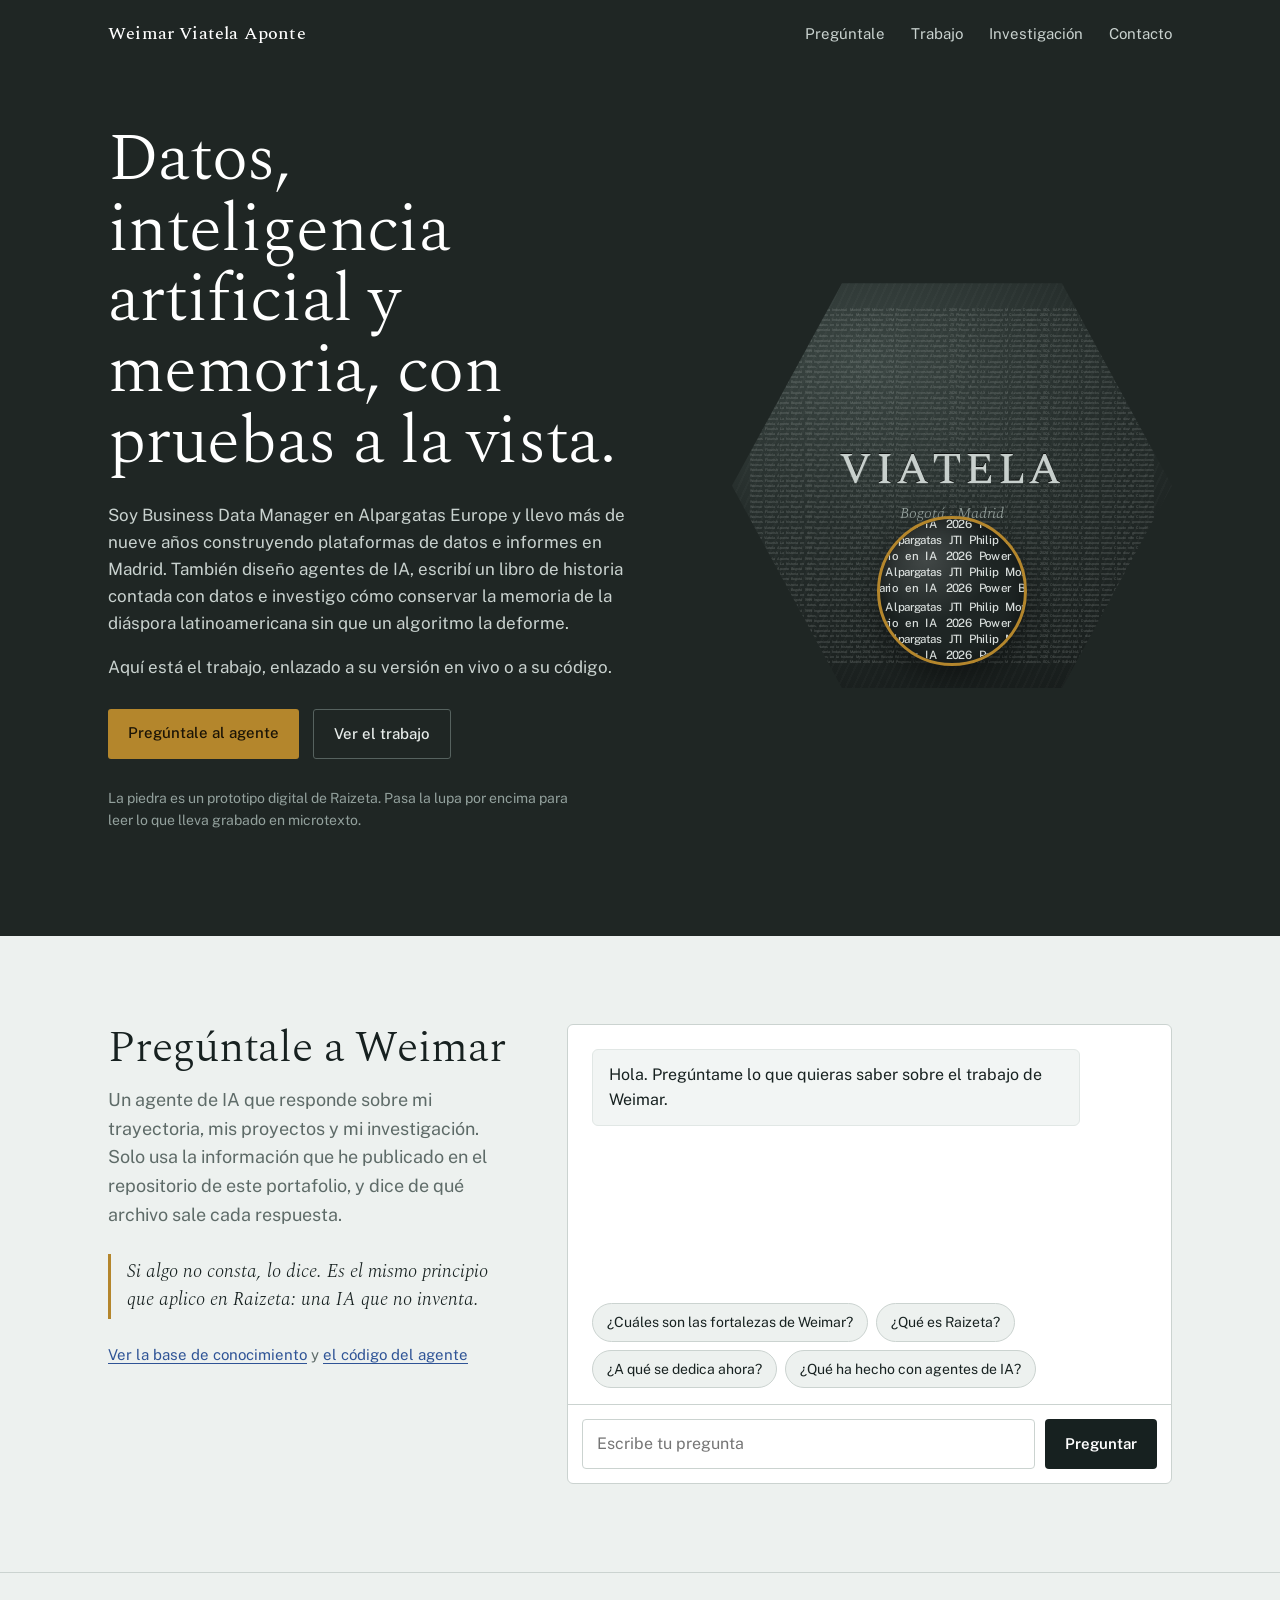
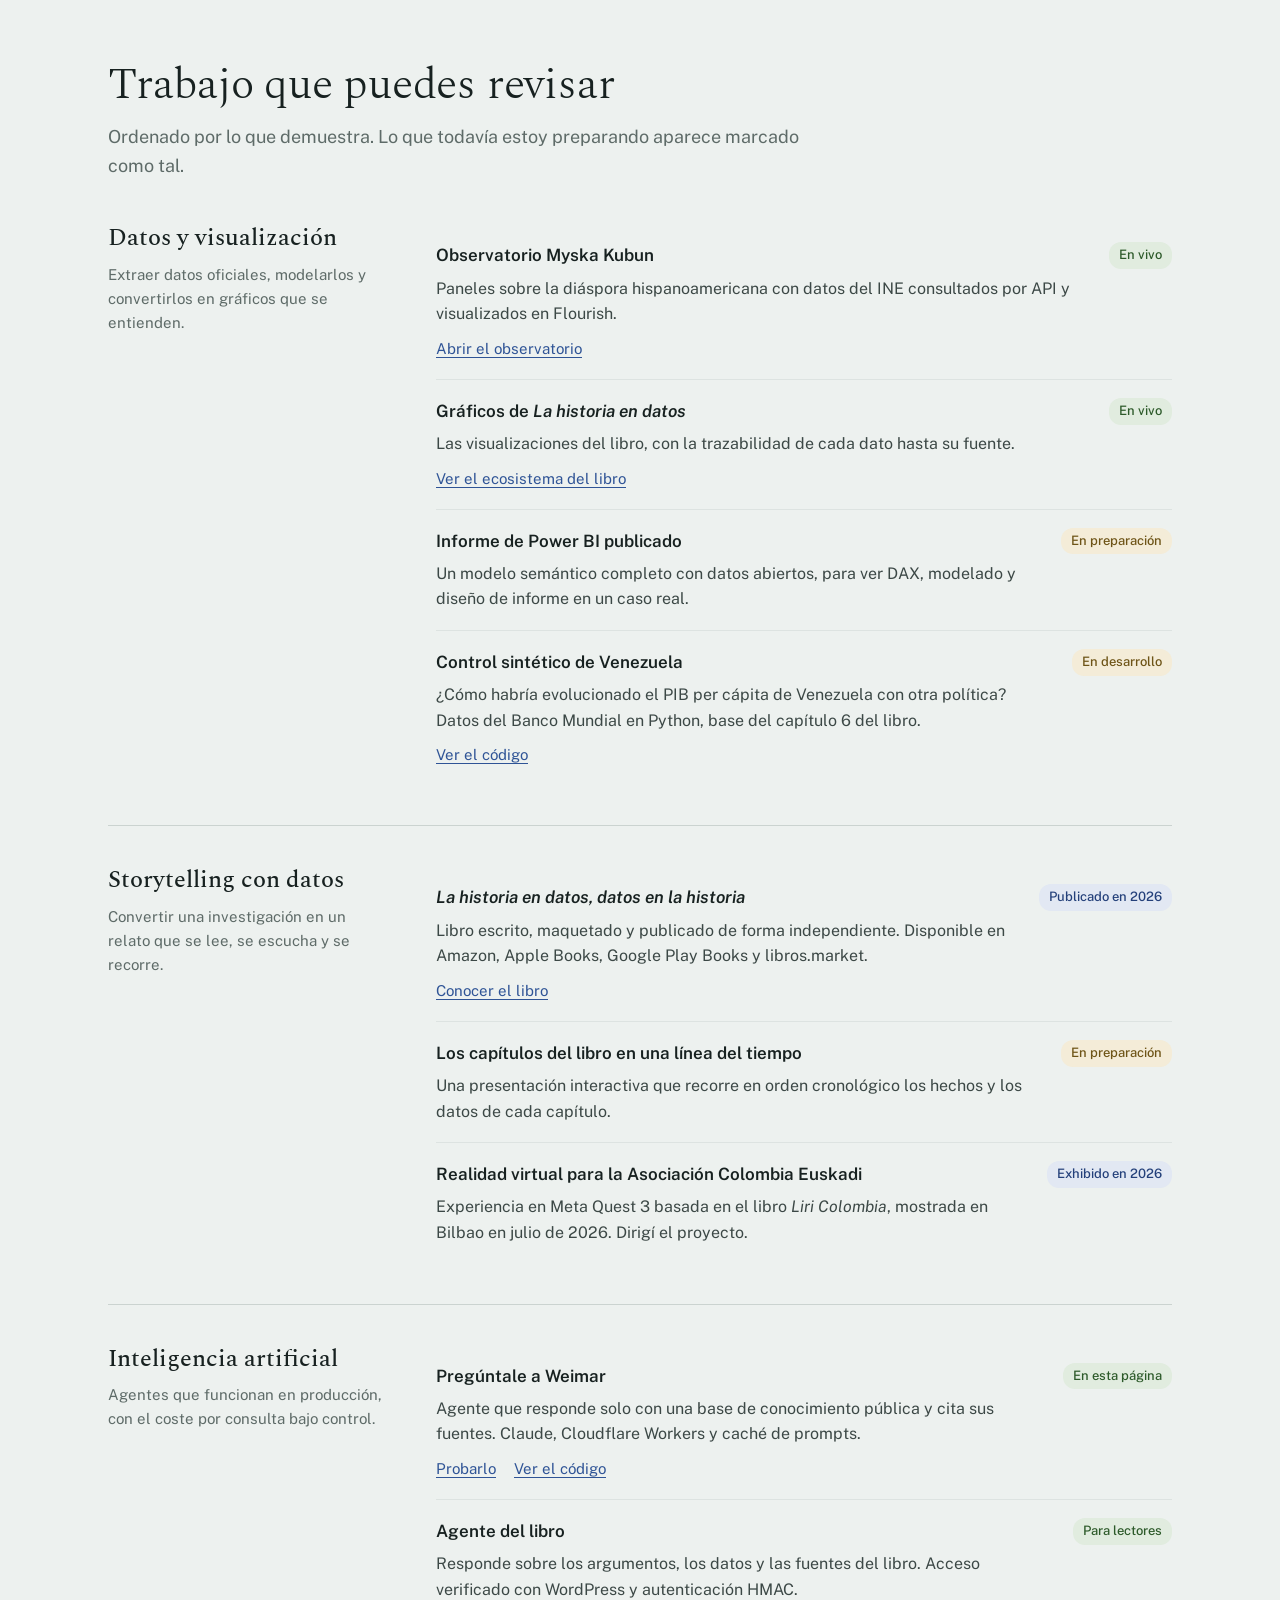
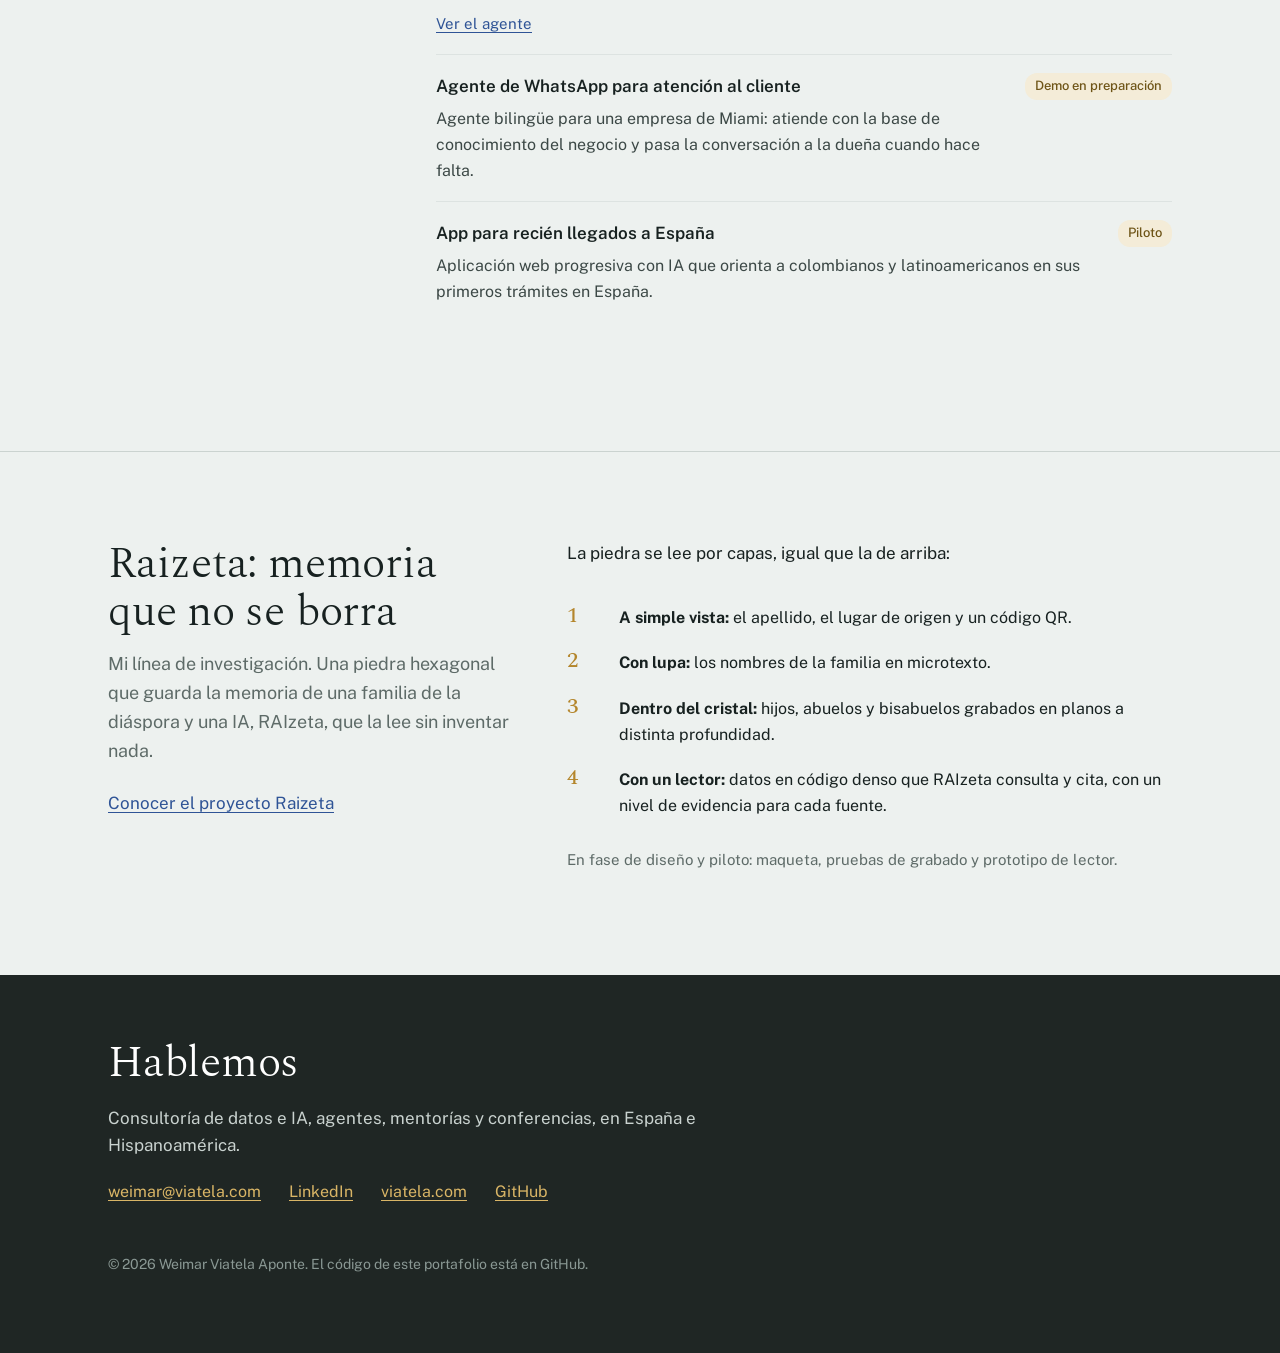
==== sitio/index.html @ 37460085 "Primera versión del portafolio y del agente Pregúntale a Weimar - sitio/: web estática con la piedra" ====
<!DOCTYPE html>
<html lang="es">
<head>
<meta charset="utf-8">
<meta name="viewport" content="width=device-width, initial-scale=1">
<title>Weimar Viatela Aponte · Portafolio de datos e inteligencia artificial</title>
<meta name="description" content="Trabajo verificable de Weimar Viatela Aponte: datos, visualización, storytelling, agentes de IA e investigación sobre memoria e IA.">
<link rel="preconnect" href="https://fonts.googleapis.com">
<link rel="preconnect" href="https://fonts.gstatic.com" crossorigin>
<link href="https://fonts.googleapis.com/css2?family=Public+Sans:ital,wght@0,400;0,500;0,600;1,400&family=Spectral:ital,wght@0,300;0,500;0,600;1,300&display=swap" rel="stylesheet">
<style>
:root{
  --basalto:#1F2624;
  --basalto-2:#2A3330;
  --cristal:#EDF1EF;
  --tinta:#172120;
  --tumbaga:#B4862C;
  --tumbaga-claro:#D9B566;
  --azul:#2F5496;
  --niebla:#5E6B68;
  --linea:#CBD3D0;
  --serif:"Spectral",Georgia,serif;
  --sans:"Public Sans",system-ui,sans-serif;
  --ancho:1120px;
}
*{box-sizing:border-box}
html{scroll-behavior:smooth}
@media (prefers-reduced-motion:reduce){html{scroll-behavior:auto}}
body{margin:0;background:var(--cristal);color:var(--tinta);font:400 17px/1.6 var(--sans);-webkit-font-smoothing:antialiased}
a{color:var(--azul);text-underline-offset:3px}
a:hover{color:var(--tinta)}
:focus-visible{outline:3px solid var(--tumbaga);outline-offset:3px;border-radius:2px}
.envoltura{max-width:var(--ancho);margin:0 auto;padding:0 28px}
.saltar{position:absolute;left:-999px}
.saltar:focus{left:16px;top:16px;background:#fff;padding:8px 12px;z-index:10}

/* Cabecera */
.cabecera{background:var(--basalto);color:#E7ECEA}
.barra{display:flex;justify-content:space-between;align-items:center;padding:22px 0}
.marca{font:500 18px/1 var(--serif);color:#fff;text-decoration:none;letter-spacing:.01em}
.barra nav{display:flex;gap:26px;font-size:15px}
.barra nav a{color:#C9D2CF;text-decoration:none}
.barra nav a:hover{color:#fff}

/* Portada */
.portada{display:grid;grid-template-columns:1.05fr .95fr;gap:56px;align-items:center;padding:56px 0 88px}
.portada h1{font:300 clamp(40px,5.4vw,68px)/1.04 var(--serif);margin:0 0 24px;color:#fff;letter-spacing:-.01em}
.portada p{max-width:34em;color:#C9D2CF;margin:0 0 16px}
.portada .nota-lupa{font-size:14px;color:#93A19D;margin-top:28px}
.acciones{display:flex;flex-wrap:wrap;gap:14px;margin-top:28px}
.boton{display:inline-block;padding:12px 20px;border-radius:3px;font-weight:500;font-size:15px;text-decoration:none}
.boton-oro{background:var(--tumbaga);color:#1B1406}
.boton-oro:hover{background:var(--tumbaga-claro);color:#1B1406}
.boton-linea{border:1px solid #56625F;color:#E7ECEA}
.boton-linea:hover{border-color:#E7ECEA;color:#fff}

/* La piedra */
.piedra-marco{position:relative;width:min(100%,440px);aspect-ratio:1/0.92;margin-left:auto}
.piedra{position:absolute;inset:0;clip-path:polygon(25% 0,75% 0,100% 50%,75% 100%,25% 100%,0 50%);
  background:radial-gradient(120% 90% at 30% 20%,#3B4643 0%,#262E2C 45%,#171C1B 100%);overflow:hidden;cursor:none}
.piedra::after{content:"";position:absolute;inset:0;background:
  repeating-linear-gradient(115deg,rgba(255,255,255,.018) 0 2px,transparent 2px 7px);pointer-events:none}
.grabado{position:absolute;inset:0;display:flex;flex-direction:column;align-items:center;justify-content:center;text-align:center;pointer-events:none;z-index:2}
.grabado .apellido{font:500 clamp(30px,4vw,44px)/1 var(--serif);color:#C8D0CD;letter-spacing:.08em;
  text-shadow:0 -1px 0 rgba(0,0,0,.7),0 1px 0 rgba(255,255,255,.12)}
.grabado .origen{font:italic 300 16px/1.4 var(--serif);color:#9AA6A2;margin-top:10px}
.micro{position:absolute;inset:6% 4%;font:500 3.6px/5.2px var(--sans);color:rgba(214,222,219,.30);
  overflow:hidden;word-spacing:1px;text-align:justify;pointer-events:none;user-select:none}
.lente{position:absolute;width:150px;height:150px;border-radius:50%;pointer-events:none;overflow:hidden;z-index:3;
  border:3px solid var(--tumbaga);box-shadow:0 10px 30px rgba(0,0,0,.45),inset 0 0 18px rgba(0,0,0,.5);
  background:#1E2524;transform:translate(-50%,-50%);left:50%;top:76%}
.lente .zoom{position:absolute;left:0;top:0;transform-origin:0 0}
.lente .zoom .micro{color:rgba(232,238,236,.92)}
.lente::after{content:"";position:absolute;inset:0;border-radius:50%;background:radial-gradient(circle at 32% 28%,rgba(255,255,255,.16),transparent 45%)}

/* Secciones */
main section{padding:88px 0;border-top:1px solid var(--linea)}
main section:first-child{border-top:0}
h2{font:300 clamp(32px,3.6vw,44px)/1.1 var(--serif);margin:0 0 14px;letter-spacing:-.005em}
.intro{max-width:40em;color:var(--niebla);margin:0 0 44px;font-size:18px}

/* Agente */
.agente{display:grid;grid-template-columns:.8fr 1.2fr;gap:56px;align-items:start}
.agente > *,.area > *,.portada > *{min-width:0}
.agente .intro{margin-bottom:24px}
.principio{border-left:3px solid var(--tumbaga);padding:4px 0 4px 16px;color:var(--tinta);font:italic 300 19px/1.5 var(--serif);max-width:26em}
.chat{background:#fff;border:1px solid var(--linea);border-radius:6px;display:flex;flex-direction:column;min-height:460px}
.chat-cuerpo{flex:1;padding:24px;overflow-y:auto;max-height:520px;display:flex;flex-direction:column;gap:16px}
.msg{max-width:88%;padding:12px 16px;border-radius:6px;white-space:pre-wrap;font-size:16px}
.msg-yo{align-self:flex-end;background:var(--azul);color:#fff}
.msg-agente{align-self:flex-start;background:#F2F5F4;border:1px solid #E1E7E5}
.msg-agente .fuente{display:block;margin-top:8px;font-size:13px;color:var(--niebla)}
.msg-aviso{align-self:stretch;max-width:none;background:#FBF6EA;border:1px solid #EAD9B0;color:#5A4615;font-size:15px}
.sugerencias{display:flex;flex-wrap:wrap;gap:8px;padding:0 24px 16px}
.sugerencias button{font:inherit;font-size:14px;border:1px solid var(--linea);background:var(--cristal);color:var(--tinta);border-radius:20px;padding:7px 14px;cursor:pointer}
.sugerencias button:hover{border-color:var(--azul);color:var(--azul)}
.chat form{display:flex;gap:10px;border-top:1px solid var(--linea);padding:14px}
.chat input{flex:1;min-width:0;font:inherit;font-size:16px;border:1px solid var(--linea);border-radius:4px;padding:11px 14px;background:#fff;color:var(--tinta)}
.chat input:focus-visible{outline:2px solid var(--azul);outline-offset:0}
.chat form button{font:inherit;font-weight:600;font-size:15px;background:var(--tinta);color:#fff;border:0;border-radius:4px;padding:0 20px;cursor:pointer}
.chat form button:disabled{opacity:.5;cursor:wait}

/* Pruebas de trabajo */
.area{display:grid;grid-template-columns:280px 1fr;gap:48px;padding:40px 0;border-top:1px solid var(--linea)}
.area:first-of-type{border-top:0;padding-top:0}
.area h3{font:500 24px/1.2 var(--serif);margin:0 0 10px}
.area .que-prueba{color:var(--niebla);font-size:15px;margin:0}
.piezas{list-style:none;margin:0;padding:0}
.pieza{display:grid;grid-template-columns:1fr auto;gap:6px 24px;padding:18px 0;border-bottom:1px solid #DDE3E1}
.pieza:last-child{border-bottom:0}
.pieza h4{margin:0;font-size:17px;font-weight:600}
.pieza p{margin:0;grid-column:1;color:#3C4846;font-size:16px}
.pieza .enlaces{grid-column:1;display:flex;flex-wrap:wrap;gap:18px;font-size:15px;margin-top:4px}
.estado{grid-column:2;grid-row:1;align-self:start;font-size:13px;font-weight:500;padding:3px 10px;border-radius:12px;white-space:nowrap}
.estado-vivo{background:#E1ECDF;color:#2D5A2A}
.estado-prep{background:#F4ECD8;color:#6E5417}
.estado-hecho{background:#E2E8F3;color:#24407A}

/* Raizeta */
.capas{list-style:none;margin:28px 0 0;padding:0;counter-reset:capa}
.capas li{counter-increment:capa;display:grid;grid-template-columns:40px 1fr;gap:12px;padding:10px 0;font-size:16px}
.capas li::before{content:counter(capa);font:500 22px/1 var(--serif);color:var(--tumbaga)}

/* Pie */
footer{background:var(--basalto);color:#C9D2CF;padding:64px 0}
footer h2{color:#fff}
footer a{color:var(--tumbaga-claro)}
footer a:hover{color:#fff}
.pie-fila{display:flex;flex-wrap:wrap;gap:28px;margin-top:20px;font-size:16px}
.pie-legal{margin-top:48px;font-size:14px;color:#8A9894}

@media (max-width:900px){
  .portada,.agente,.area{grid-template-columns:1fr}
  .portada{gap:40px;padding:32px 0 64px}
  .piedra-marco{margin:0 auto;width:min(100%,360px)}
  .barra nav{display:none}
  .area{gap:16px}
  main section{padding:64px 0}
}
@media (max-width:520px){
  body{font-size:16px}
  .envoltura{padding:0 20px}
  .pieza{grid-template-columns:1fr}
  .estado{grid-column:1;grid-row:auto;justify-self:start}
  .lente{width:120px;height:120px}
}
</style>
</head>
<body>
<a class="saltar" href="#contenido">Saltar al contenido</a>

<header class="cabecera">
  <div class="envoltura">
    <div class="barra">
      <a class="marca" href="https://viatela.com/">Weimar Viatela Aponte</a>
      <nav aria-label="Secciones">
        <a href="#agente">Pregúntale</a>
        <a href="#trabajo">Trabajo</a>
        <a href="#raizeta">Investigación</a>
        <a href="#contacto">Contacto</a>
      </nav>
    </div>
    <div class="portada">
      <div>
        <h1>Datos, inteligencia artificial y memoria, con pruebas a la vista.</h1>
        <p>Soy Business Data Manager en Alpargatas Europe y llevo más de nueve años construyendo plataformas de datos e informes en Madrid. También diseño agentes de IA, escribí un libro de historia contada con datos e investigo cómo conservar la memoria de la diáspora latinoamericana sin que un algoritmo la deforme.</p>
        <p>Aquí está el trabajo, enlazado a su versión en vivo o a su código.</p>
        <div class="acciones">
          <a class="boton boton-oro" href="#agente">Pregúntale al agente</a>
          <a class="boton boton-linea" href="#trabajo">Ver el trabajo</a>
        </div>
        <p class="nota-lupa">La piedra es un prototipo digital de Raizeta. Pasa la lupa por encima para leer lo que lleva grabado en microtexto.</p>
      </div>
      <div class="piedra-marco" aria-hidden="true">
        <div class="piedra" id="piedra">
          <div class="micro" id="micro"></div>
          <div class="grabado">
            <span class="apellido">VIATELA</span>
            <span class="origen">Bogotá · Madrid</span>
          </div>
          <div class="lente" id="lente"><div class="zoom" id="zoom"></div></div>
        </div>
      </div>
    </div>
  </div>
</header>

<main id="contenido">

<section id="agente">
  <div class="envoltura agente">
    <div>
      <h2>Pregúntale a Weimar</h2>
      <p class="intro">Un agente de IA que responde sobre mi trayectoria, mis proyectos y mi investigación. Solo usa la información que he publicado en el repositorio de este portafolio, y dice de qué archivo sale cada respuesta.</p>
      <p class="principio">Si algo no consta, lo dice. Es el mismo principio que aplico en Raizeta: una IA que no inventa.</p>
      <p style="margin-top:24px;font-size:15px"><a href="https://github.com/myskakubun/viatela-portafolio/tree/main/conocimiento">Ver la base de conocimiento</a> <span style="color:var(--niebla)">y</span> <a href="https://github.com/myskakubun/viatela-portafolio/tree/main/worker">el código del agente</a></p>
    </div>
    <div class="chat">
      <div class="chat-cuerpo" id="chat" aria-live="polite">
        <div class="msg msg-agente">Hola. Pregúntame lo que quieras saber sobre el trabajo de Weimar.</div>
      </div>
      <div class="sugerencias" id="sugerencias">
        <button type="button">¿Cuáles son las fortalezas de Weimar?</button>
        <button type="button">¿Qué es Raizeta?</button>
        <button type="button">¿A qué se dedica ahora?</button>
        <button type="button">¿Qué ha hecho con agentes de IA?</button>
      </div>
      <form id="formulario">
        <label for="pregunta" class="saltar">Tu pregunta</label>
        <input id="pregunta" name="pregunta" maxlength="500" autocomplete="off" placeholder="Escribe tu pregunta">
        <button type="submit" id="enviar">Preguntar</button>
      </form>
    </div>
  </div>
</section>

<section id="trabajo">
  <div class="envoltura">
    <h2>Trabajo que puedes revisar</h2>
    <p class="intro">Ordenado por lo que demuestra. Lo que todavía estoy preparando aparece marcado como tal.</p>

    <div class="area">
      <div>
        <h3>Datos y visualización</h3>
        <p class="que-prueba">Extraer datos oficiales, modelarlos y convertirlos en gráficos que se entienden.</p>
      </div>
      <ul class="piezas">
        <li class="pieza">
          <h4>Observatorio Myska Kubun</h4>
          <span class="estado estado-vivo">En vivo</span>
          <p>Paneles sobre la diáspora hispanoamericana con datos del INE consultados por API y visualizados en Flourish.</p>
          <div class="enlaces"><a href="https://myskakubun.com/observatorio/">Abrir el observatorio</a></div>
        </li>
        <li class="pieza">
          <h4>Gráficos de <i>La historia en datos</i></h4>
          <span class="estado estado-vivo">En vivo</span>
          <p>Las visualizaciones del libro, con la trazabilidad de cada dato hasta su fuente.</p>
          <div class="enlaces"><a href="https://myskakubun.com/la-historia-en-datos/">Ver el ecosistema del libro</a></div>
        </li>
        <li class="pieza">
          <h4>Informe de Power BI publicado</h4>
          <span class="estado estado-prep">En preparación</span>
          <p>Un modelo semántico completo con datos abiertos, para ver DAX, modelado y diseño de informe en un caso real.</p>
        </li>
        <li class="pieza">
          <h4>Control sintético de Venezuela</h4>
          <span class="estado estado-prep">En desarrollo</span>
          <p>¿Cómo habría evolucionado el PIB per cápita de Venezuela con otra política? Datos del Banco Mundial en Python, base del capítulo 6 del libro.</p>
          <div class="enlaces"><a href="https://github.com/myskakubun/myska-kubun-data">Ver el código</a></div>
        </li>
      </ul>
    </div>

    <div class="area">
      <div>
        <h3>Storytelling con datos</h3>
        <p class="que-prueba">Convertir una investigación en un relato que se lee, se escucha y se recorre.</p>
      </div>
      <ul class="piezas">
        <li class="pieza">
          <h4><i>La historia en datos, datos en la historia</i></h4>
          <span class="estado estado-hecho">Publicado en 2026</span>
          <p>Libro escrito, maquetado y publicado de forma independiente. Disponible en Amazon, Apple Books, Google Play Books y libros.market.</p>
          <div class="enlaces"><a href="https://myskakubun.com/la-historia-en-datos/">Conocer el libro</a></div>
        </li>
        <li class="pieza">
          <h4>Los capítulos del libro en una línea del tiempo</h4>
          <span class="estado estado-prep">En preparación</span>
          <p>Una presentación interactiva que recorre en orden cronológico los hechos y los datos de cada capítulo.</p>
        </li>
        <li class="pieza">
          <h4>Realidad virtual para la Asociación Colombia Euskadi</h4>
          <span class="estado estado-hecho">Exhibido en 2026</span>
          <p>Experiencia en Meta Quest 3 basada en el libro <i>Liri Colombia</i>, mostrada en Bilbao en julio de 2026. Dirigí el proyecto.</p>
        </li>
      </ul>
    </div>

    <div class="area">
      <div>
        <h3>Inteligencia artificial</h3>
        <p class="que-prueba">Agentes que funcionan en producción, con el coste por consulta bajo control.</p>
      </div>
      <ul class="piezas">
        <li class="pieza">
          <h4>Pregúntale a Weimar</h4>
          <span class="estado estado-vivo">En esta página</span>
          <p>Agente que responde solo con una base de conocimiento pública y cita sus fuentes. Claude, Cloudflare Workers y caché de prompts.</p>
          <div class="enlaces"><a href="#agente">Probarlo</a><a href="https://github.com/myskakubun/viatela-portafolio/tree/main/worker">Ver el código</a></div>
        </li>
        <li class="pieza">
          <h4>Agente del libro</h4>
          <span class="estado estado-vivo">Para lectores</span>
          <p>Responde sobre los argumentos, los datos y las fuentes del libro. Acceso verificado con WordPress y autenticación HMAC.</p>
          <div class="enlaces"><a href="https://myskakubun.com/la-historia-en-datos/agente-myska-kubun/">Ver el agente</a></div>
        </li>
        <li class="pieza">
          <h4>Agente de WhatsApp para atención al cliente</h4>
          <span class="estado estado-prep">Demo en preparación</span>
          <p>Agente bilingüe para una empresa de Miami: atiende con la base de conocimiento del negocio y pasa la conversación a la dueña cuando hace falta.</p>
        </li>
        <li class="pieza">
          <h4>App para recién llegados a España</h4>
          <span class="estado estado-prep">Piloto</span>
          <p>Aplicación web progresiva con IA que orienta a colombianos y latinoamericanos en sus primeros trámites en España.</p>
        </li>
      </ul>
    </div>
  </div>
</section>

<section id="raizeta">
  <div class="envoltura agente">
    <div>
      <h2>Raizeta: memoria que no se borra</h2>
      <p class="intro">Mi línea de investigación. Una piedra hexagonal que guarda la memoria de una familia de la diáspora y una IA, RAIzeta, que la lee sin inventar nada.</p>
      <p><a href="https://myskakubun.com/raizeta/">Conocer el proyecto Raizeta</a></p>
    </div>
    <div>
      <p style="margin-top:0">La piedra se lee por capas, igual que la de arriba:</p>
      <ol class="capas">
        <li><span><b>A simple vista:</b> el apellido, el lugar de origen y un código QR.</span></li>
        <li><span><b>Con lupa:</b> los nombres de la familia en microtexto.</span></li>
        <li><span><b>Dentro del cristal:</b> hijos, abuelos y bisabuelos grabados en planos a distinta profundidad.</span></li>
        <li><span><b>Con un lector:</b> datos en código denso que RAIzeta consulta y cita, con un nivel de evidencia para cada fuente.</span></li>
      </ol>
      <p style="color:var(--niebla);font-size:15px;margin-top:20px">En fase de diseño y piloto: maqueta, pruebas de grabado y prototipo de lector.</p>
    </div>
  </div>
</section>

</main>

<footer id="contacto">
  <div class="envoltura">
    <h2>Hablemos</h2>
    <p style="max-width:36em">Consultoría de datos e IA, agentes, mentorías y conferencias, en España e Hispanoamérica.</p>
    <div class="pie-fila">
      <a href="mailto:weimar@viatela.com">weimar@viatela.com</a>
      <a href="https://www.linkedin.com/in/weimar-viatela-aponte/">LinkedIn</a>
      <a href="https://viatela.com/">viatela.com</a>
      <a href="https://github.com/myskakubun">GitHub</a>
    </div>
    <p class="pie-legal">© 2026 Weimar Viatela Aponte. El código de este portafolio está en GitHub.</p>
  </div>
</footer>

<script>
// Dirección del Worker del agente. Vacía hasta que se publique.
const AGENT_URL = "";

// ---------- La piedra y la lupa ----------
(function(){
  const microtexto = [
    "Weimar Viatela Aponte","Bogotá 1999 Ingeniería Industrial","Madrid 2016 Máster UPM",
    "Programa Universitario en IA 2026","Power BI","DAX","Lenguaje M","Azure Databricks","SQL",
    "SAP S/4HANA","Databricks Genie","Claude","n8n","Cloudflare Workers","Flourish",
    "La historia en datos, datos en la historia","Myska Kubun","Raizeta","RAIzeta",
    "no consta","Alpargatas","JTI","Philip Morris International","Liri Colombia","Bilbao 2026",
    "Observatorio de la diáspora","memoria de diez generaciones"
  ];
  let texto = "";
  while (texto.length < 24000) texto += microtexto.join("   ") + "   ";
  const micro = document.getElementById("micro");
  micro.textContent = texto;

  const piedra = document.getElementById("piedra");
  const lente = document.getElementById("lente");
  const zoom = document.getElementById("zoom");
  const Z = 3.2;
  const copia = micro.cloneNode(true);
  copia.removeAttribute("id");
  zoom.appendChild(copia);

  function ajustar(){
    const r = piedra.getBoundingClientRect();
    zoom.style.width = r.width + "px";
    zoom.style.height = r.height + "px";
  }
  function mover(x, y){
    const L = lente.offsetWidth;
    lente.style.left = x + "px";
    lente.style.top = y + "px";
    zoom.style.transform = `translate(${-x*Z + L/2}px, ${-y*Z + L/2}px) scale(${Z})`;
  }
  function centro(){ const r = piedra.getBoundingClientRect(); return [r.width*0.5, r.height*0.76]; }

  ajustar();
  mover(...centro());
  window.addEventListener("resize", () => { ajustar(); mover(...centro()); });

  function desdeEvento(e){
    const r = piedra.getBoundingClientRect();
    const p = e.touches ? e.touches[0] : e;
    mover(Math.max(0, Math.min(r.width, p.clientX - r.left)), Math.max(0, Math.min(r.height, p.clientY - r.top)));
  }
  piedra.addEventListener("pointermove", desdeEvento);
  piedra.addEventListener("touchmove", (e) => { desdeEvento(e); e.preventDefault(); }, { passive:false });

  // Un único recorrido de la lupa al cargar, si el usuario no pidió menos movimiento.
  if (!matchMedia("(prefers-reduced-motion: reduce)").matches) {
    const r = piedra.getBoundingClientRect();
    const t0 = performance.now(), dur = 2200;
    let tocado = false;
    piedra.addEventListener("pointerenter", () => tocado = true, { once:true });
    (function paso(t){
      if (tocado) return;
      const k = Math.min(1, (t - t0) / dur);
      const e = k < .5 ? 2*k*k : 1 - Math.pow(-2*k + 2, 2) / 2;
      mover(r.width*(0.22 + 0.28*e), r.height*(0.40 + 0.36*e));
      if (k < 1) requestAnimationFrame(paso);
    })(t0);
  }
})();

// ---------- Chat del agente ----------
(function(){
  const chat = document.getElementById("chat");
  const form = document.getElementById("formulario");
  const input = document.getElementById("pregunta");
  const enviar = document.getElementById("enviar");
  const historial = [];

  function burbuja(clase, texto){
    const d = document.createElement("div");
    d.className = "msg " + clase;
    const m = texto.match(/\n?Fuente[s]?:\s*(.+)\s*$/i);
    if (clase === "msg-agente" && m) {
      d.textContent = texto.slice(0, m.index).trim();
      const f = document.createElement("span");
      f.className = "fuente";
      f.textContent = "Fuente: " + m[1];
      d.appendChild(f);
    } else {
      d.textContent = texto;
    }
    chat.appendChild(d);
    chat.scrollTop = chat.scrollHeight;
    return d;
  }

  async function preguntar(q){
    q = q.trim();
    if (!q) return;
    burbuja("msg-yo", q);
    input.value = "";
    if (!AGENT_URL) {
      burbuja("msg-aviso", "El agente todavía no está conectado. Mientras tanto puedes leer la base de conocimiento en GitHub o escribir a weimar@viatela.com.");
      return;
    }
    enviar.disabled = true;
    const espera = burbuja("msg-agente", "Consultando…");
    try {
      const r = await fetch(AGENT_URL, {
        method: "POST",
        headers: { "Content-Type": "application/json" },
        body: JSON.stringify({ pregunta: q, historial })
      });
      const datos = await r.json();
      espera.remove();
      if (!r.ok) { burbuja("msg-aviso", datos.error || "El agente no pudo responder. Vuelve a intentarlo."); return; }
      burbuja("msg-agente", datos.respuesta);
      historial.push({ rol: "user", texto: q }, { rol: "assistant", texto: datos.respuesta });
    } catch {
      espera.remove();
      burbuja("msg-aviso", "No hay conexión con el agente. Revisa tu conexión y vuelve a intentarlo.");
    } finally {
      enviar.disabled = false;
      input.focus();
    }
  }

  form.addEventListener("submit", (e) => { e.preventDefault(); preguntar(input.value); });
  document.querySelectorAll("#sugerencias button").forEach((b) =>
    b.addEventListener("click", () => preguntar(b.textContent))
  );
})();
</script>
</body>
</html>
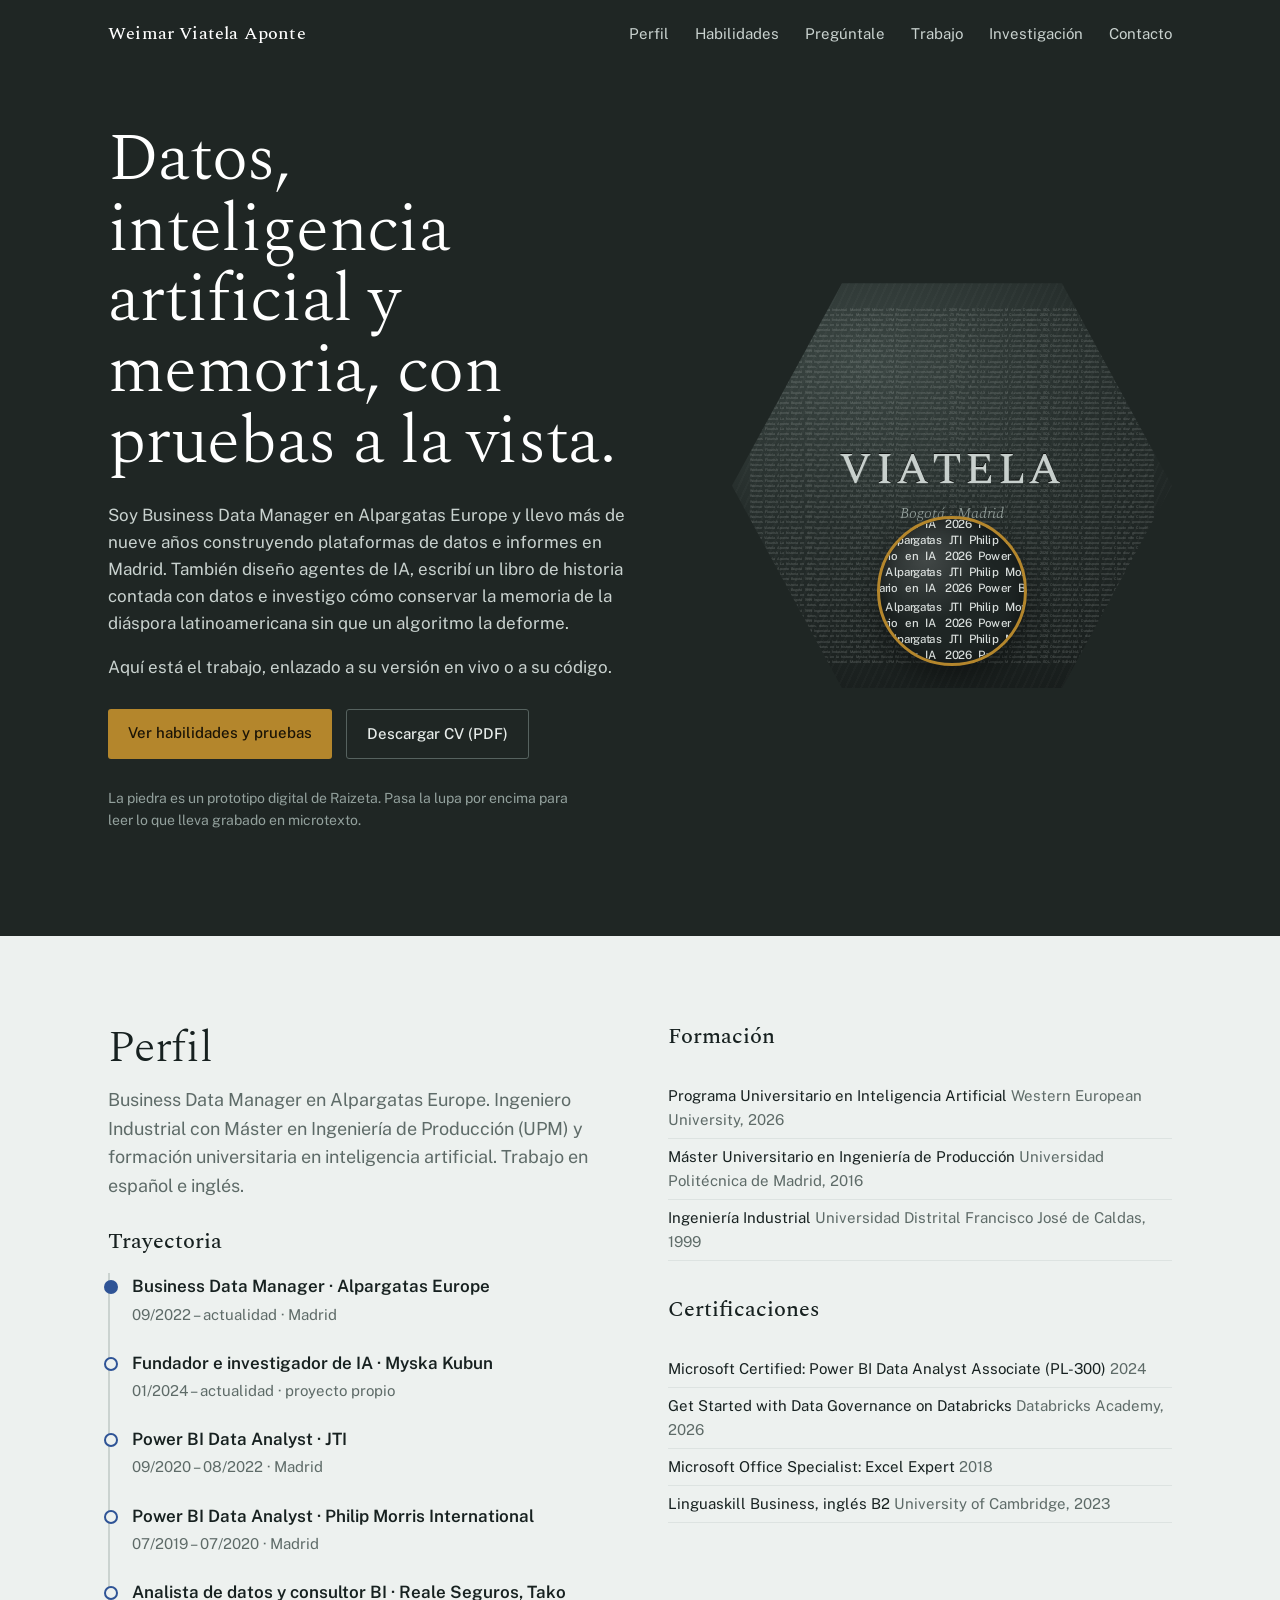
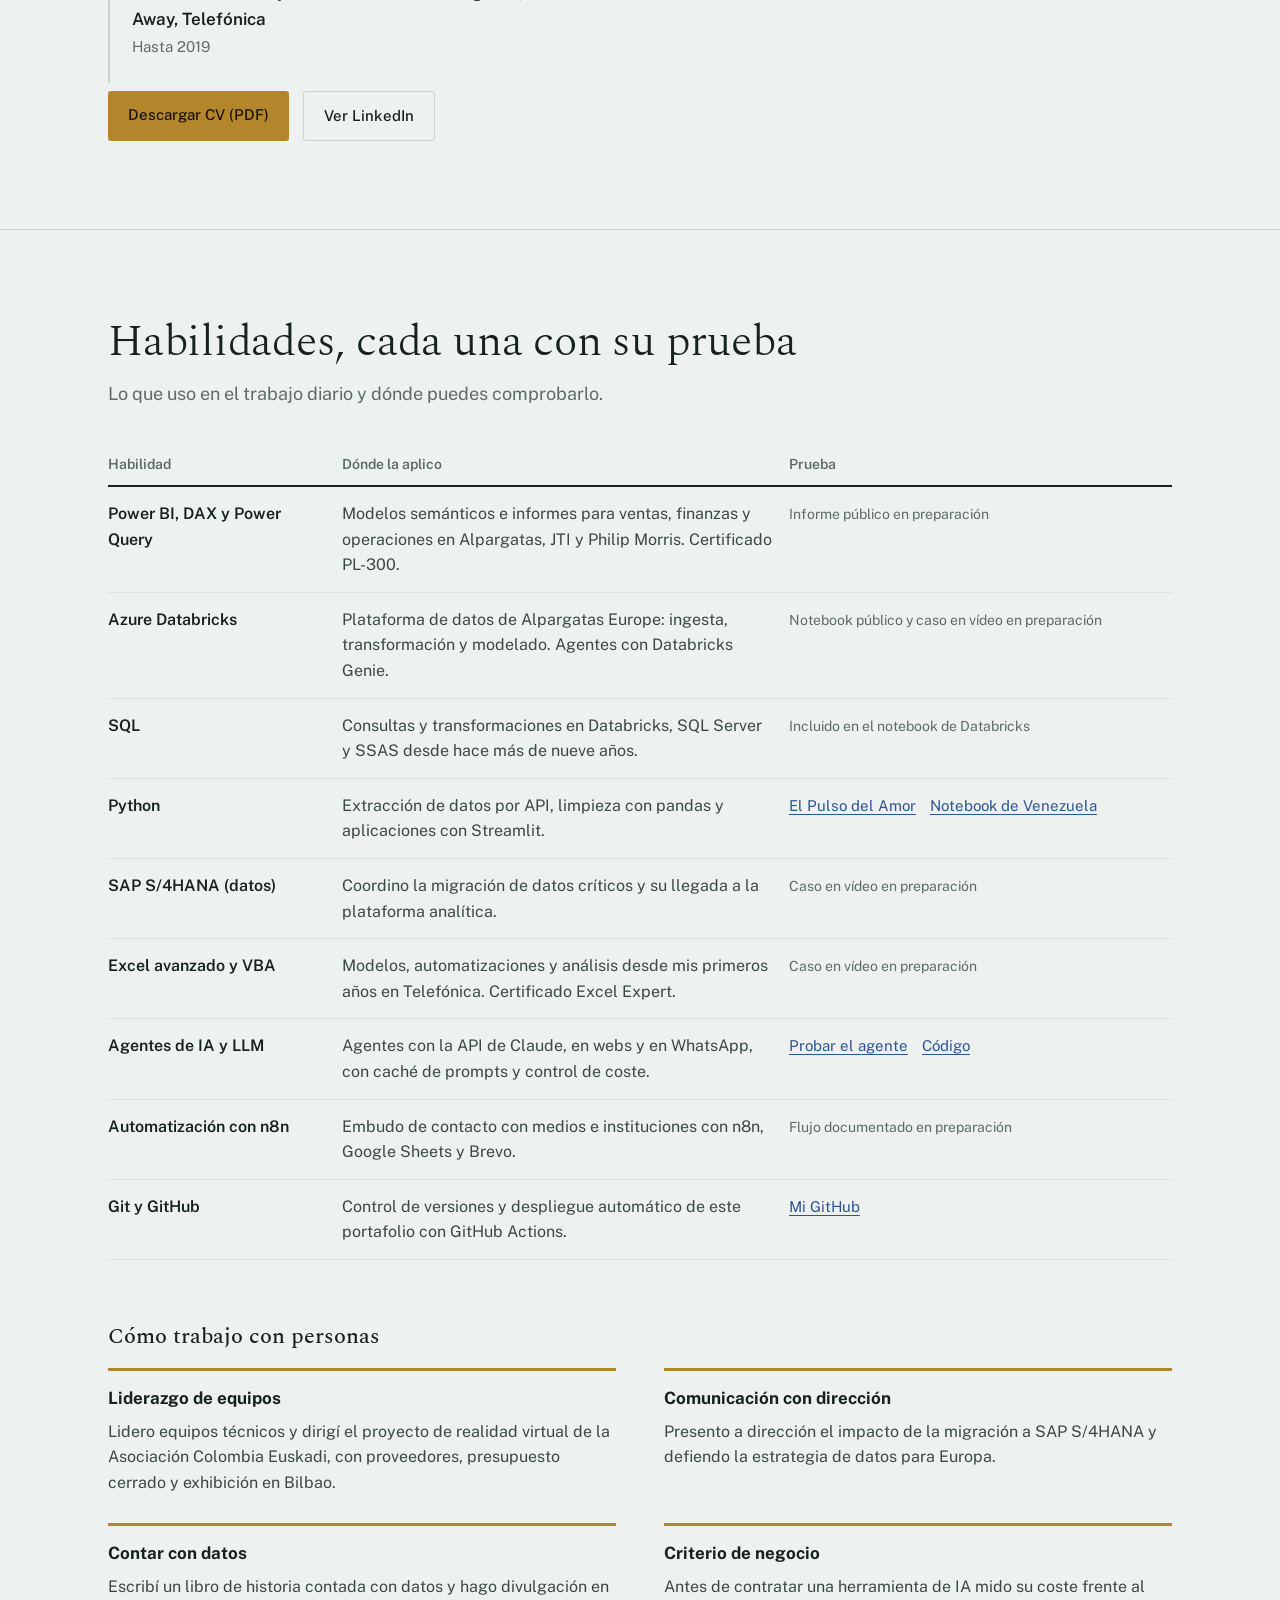
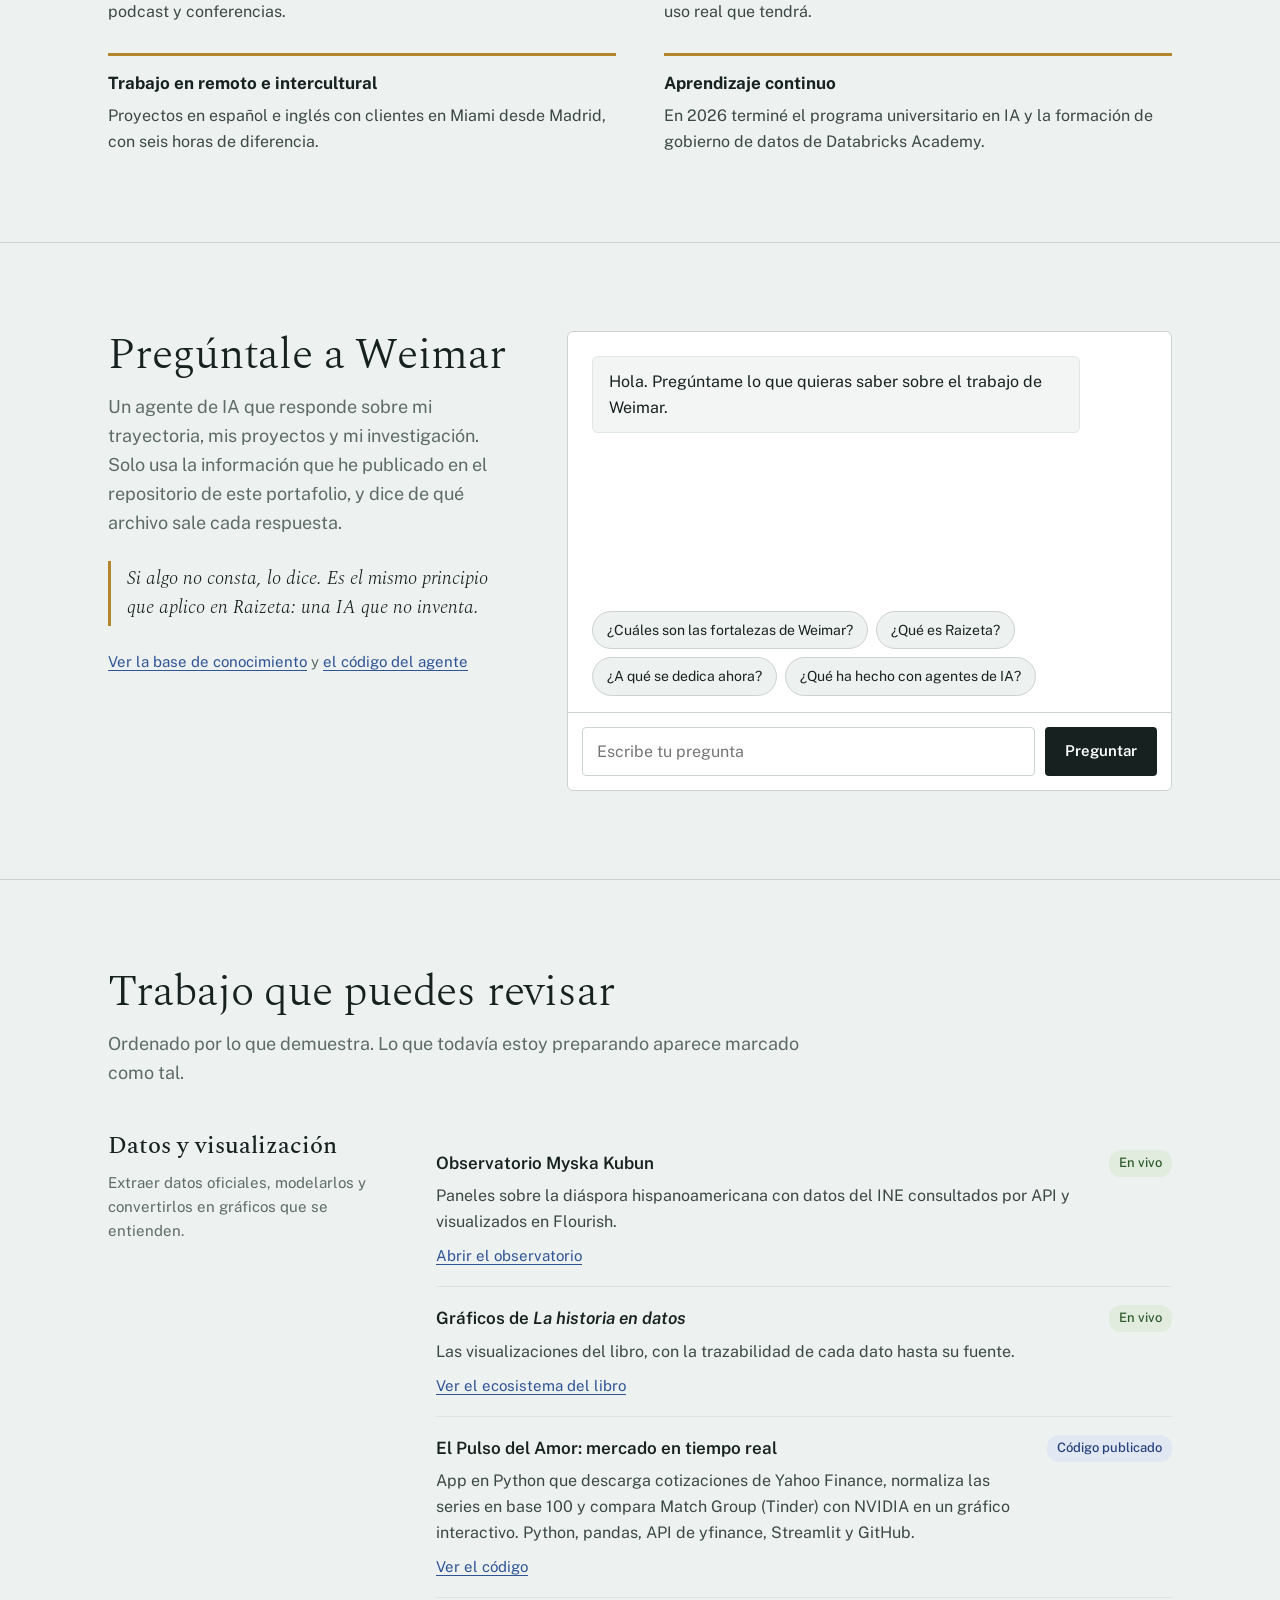
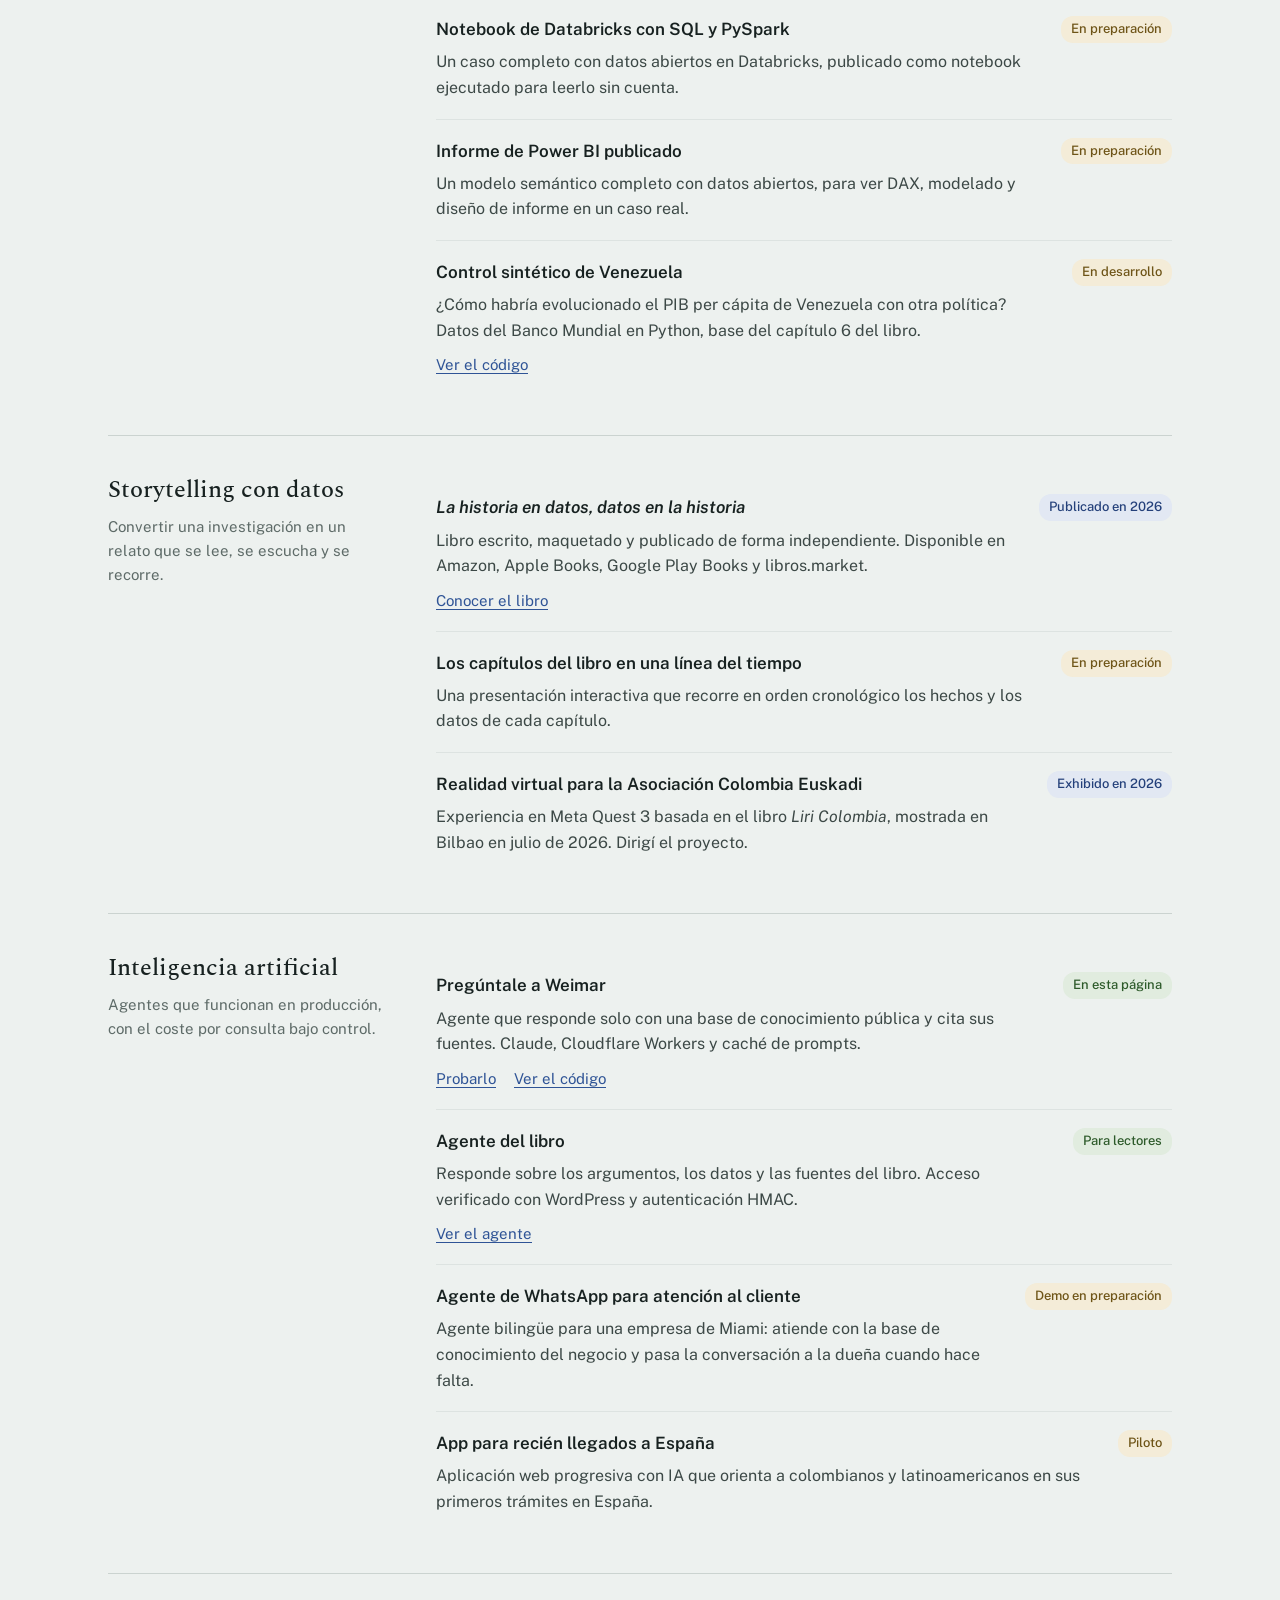
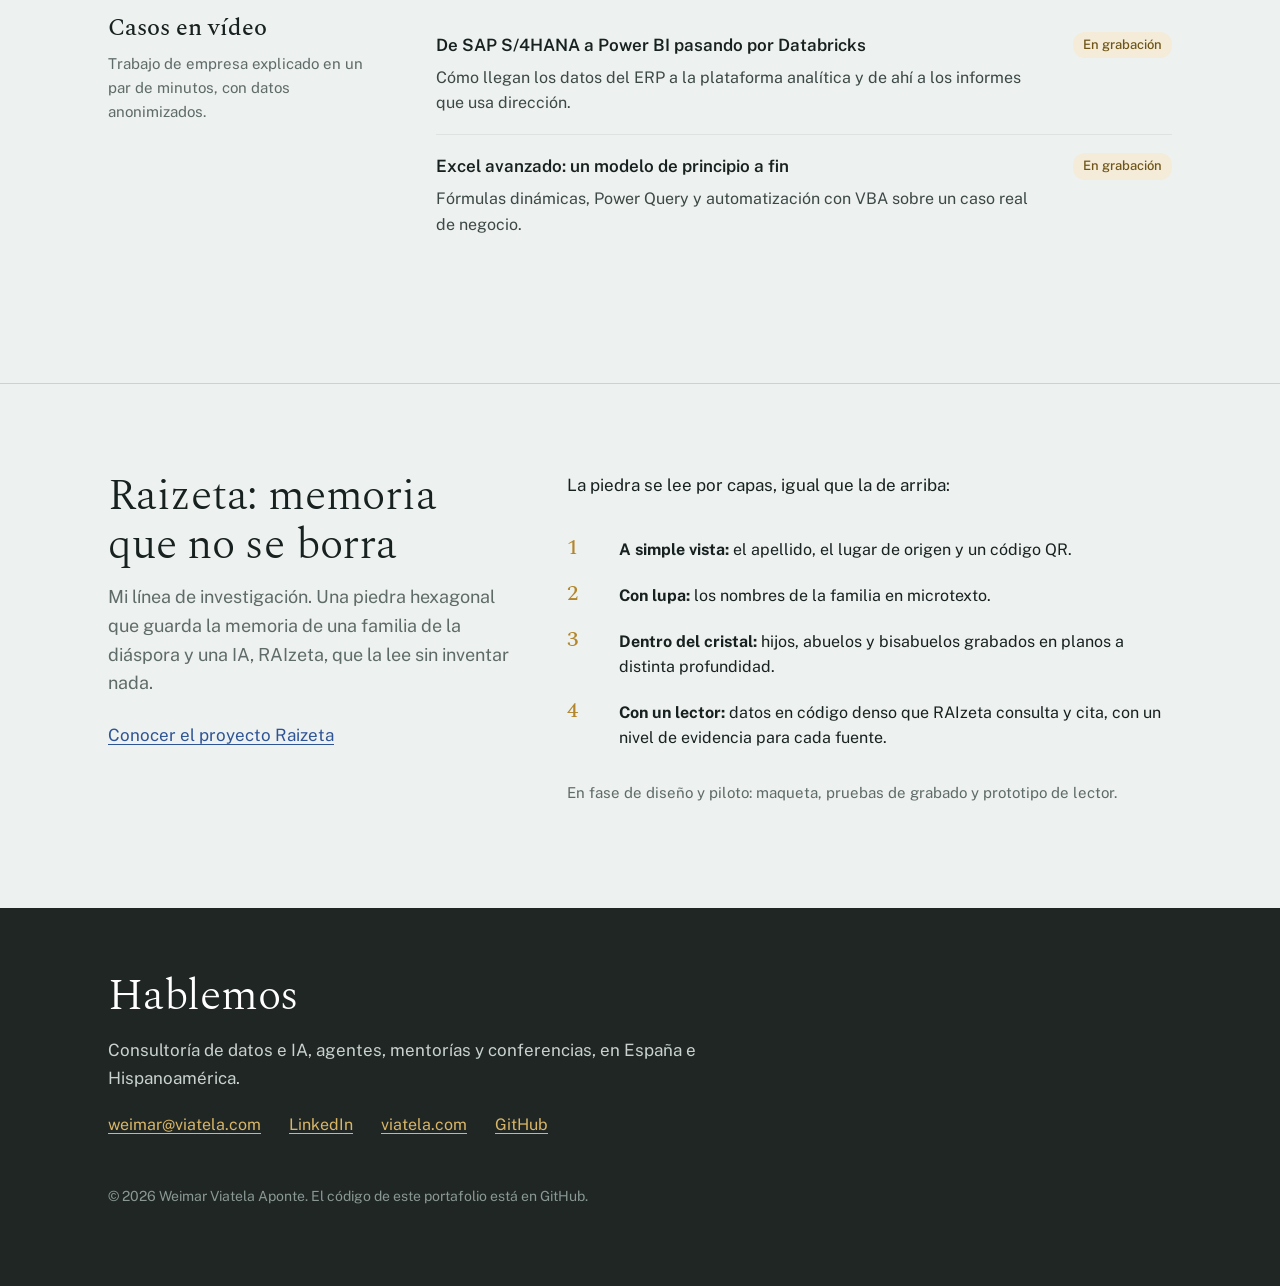
==== commit 0ab978fb: "Añade perfil, habilidades con pruebas y CV descargable - sitio: secciones Perfil (trayectoria, forma" ====
--- a/sitio/index.html
+++ b/sitio/index.html
@@ -121,6 +121,40 @@
 .capas li{counter-increment:capa;display:grid;grid-template-columns:40px 1fr;gap:12px;padding:10px 0;font-size:16px}
 .capas li::before{content:counter(capa);font:500 22px/1 var(--serif);color:var(--tumbaga)}
 
+
+/* Perfil */
+.perfil{display:grid;grid-template-columns:1fr 1fr;gap:56px}
+.perfil > *{min-width:0}
+.trayectoria{list-style:none;margin:0;padding:0;border-left:2px solid var(--linea)}
+.trayectoria li{position:relative;padding:0 0 22px 22px}
+.trayectoria li::before{content:"";position:absolute;left:-6px;top:7px;width:10px;height:10px;border-radius:50%;background:var(--cristal);border:2px solid var(--azul)}
+.trayectoria li:first-child::before{background:var(--azul)}
+.trayectoria b{display:block;font-weight:600}
+.trayectoria span{color:var(--niebla);font-size:15px}
+.certs{margin:28px 0 0;padding:0;list-style:none;font-size:15px}
+.certs li{padding:6px 0;border-bottom:1px solid #DDE3E1}
+.certs li span{color:var(--niebla)}
+h3.sub{font:500 22px/1.2 var(--serif);margin:0 0 18px}
+
+/* Habilidades */
+.tabla-skills{width:100%;border-collapse:collapse;font-size:16px}
+.tabla-skills th{text-align:left;font-weight:600;font-size:14px;color:var(--niebla);padding:0 16px 10px 0;border-bottom:2px solid var(--tinta)}
+.tabla-skills td{padding:14px 16px 14px 0;border-bottom:1px solid #DDE3E1;vertical-align:top}
+.tabla-skills td:first-child{font-weight:600;width:22%}
+.tabla-skills td:nth-child(2){color:#3C4846;width:42%}
+.tabla-skills td:last-child a{display:inline-block;margin:0 14px 4px 0;font-size:15px}
+.tabla-skills .pendiente{color:var(--niebla);font-size:14px}
+.blandas{display:grid;grid-template-columns:repeat(2,1fr);gap:28px 48px;margin-top:8px}
+.blandas div{border-top:3px solid var(--tumbaga);padding-top:14px}
+.blandas h4{margin:0 0 6px;font-size:17px}
+.blandas p{margin:0;color:#3C4846;font-size:16px}
+@media (max-width:900px){.perfil,.blandas{grid-template-columns:1fr;gap:32px}}
+@media (max-width:640px){
+  .tabla-skills thead{display:none}
+  .tabla-skills tr{display:block;padding:14px 0;border-bottom:1px solid #DDE3E1}
+  .tabla-skills td{display:block;border:0;padding:2px 0;width:auto!important}
+}
+
 /* Pie */
 footer{background:var(--basalto);color:#C9D2CF;padding:64px 0}
 footer h2{color:#fff}
@@ -154,6 +188,8 @@
     <div class="barra">
       <a class="marca" href="https://viatela.com/">Weimar Viatela Aponte</a>
       <nav aria-label="Secciones">
+        <a href="#perfil">Perfil</a>
+        <a href="#habilidades">Habilidades</a>
         <a href="#agente">Pregúntale</a>
         <a href="#trabajo">Trabajo</a>
         <a href="#raizeta">Investigación</a>
@@ -166,8 +202,8 @@
         <p>Soy Business Data Manager en Alpargatas Europe y llevo más de nueve años construyendo plataformas de datos e informes en Madrid. También diseño agentes de IA, escribí un libro de historia contada con datos e investigo cómo conservar la memoria de la diáspora latinoamericana sin que un algoritmo la deforme.</p>
         <p>Aquí está el trabajo, enlazado a su versión en vivo o a su código.</p>
         <div class="acciones">
-          <a class="boton boton-oro" href="#agente">Pregúntale al agente</a>
-          <a class="boton boton-linea" href="#trabajo">Ver el trabajo</a>
+          <a class="boton boton-oro" href="#habilidades">Ver habilidades y pruebas</a>
+          <a class="boton boton-linea" href="cv/CV_Weimar_Viatela_Aponte.pdf" download>Descargar CV (PDF)</a>
         </div>
         <p class="nota-lupa">La piedra es un prototipo digital de Raizeta. Pasa la lupa por encima para leer lo que lleva grabado en microtexto.</p>
       </div>
@@ -187,6 +223,73 @@
 
 <main id="contenido">
 
+<section id="perfil">
+  <div class="envoltura perfil">
+    <div>
+      <h2>Perfil</h2>
+      <p class="intro" style="margin-bottom:28px">Business Data Manager en Alpargatas Europe. Ingeniero Industrial con Máster en Ingeniería de Producción (UPM) y formación universitaria en inteligencia artificial. Trabajo en español e inglés.</p>
+      <h3 class="sub">Trayectoria</h3>
+      <ol class="trayectoria">
+        <li><b>Business Data Manager · Alpargatas Europe</b><span>09/2022 – actualidad · Madrid</span></li>
+        <li><b>Fundador e investigador de IA · Myska Kubun</b><span>01/2024 – actualidad · proyecto propio</span></li>
+        <li><b>Power BI Data Analyst · JTI</b><span>09/2020 – 08/2022 · Madrid</span></li>
+        <li><b>Power BI Data Analyst · Philip Morris International</b><span>07/2019 – 07/2020 · Madrid</span></li>
+        <li><b>Analista de datos y consultor BI · Reale Seguros, Tako Away, Telefónica</b><span>Hasta 2019</span></li>
+      </ol>
+      <div class="acciones" style="margin-top:8px">
+        <a class="boton boton-oro" href="cv/CV_Weimar_Viatela_Aponte.pdf" download>Descargar CV (PDF)</a>
+        <a class="boton" style="border:1px solid var(--linea);color:var(--tinta)" href="https://www.linkedin.com/in/weimar-viatela-aponte/">Ver LinkedIn</a>
+      </div>
+    </div>
+    <div>
+      <h3 class="sub">Formación</h3>
+      <ul class="certs">
+        <li>Programa Universitario en Inteligencia Artificial <span>Western European University, 2026</span></li>
+        <li>Máster Universitario en Ingeniería de Producción <span>Universidad Politécnica de Madrid, 2016</span></li>
+        <li>Ingeniería Industrial <span>Universidad Distrital Francisco José de Caldas, 1999</span></li>
+      </ul>
+      <h3 class="sub" style="margin-top:36px">Certificaciones</h3>
+      <ul class="certs">
+        <li>Microsoft Certified: Power BI Data Analyst Associate (PL-300) <span>2024</span></li>
+        <li>Get Started with Data Governance on Databricks <span>Databricks Academy, 2026</span></li>
+        <li>Microsoft Office Specialist: Excel Expert <span>2018</span></li>
+        <li>Linguaskill Business, inglés B2 <span>University of Cambridge, 2023</span></li>
+      </ul>
+    </div>
+  </div>
+</section>
+
+<section id="habilidades">
+  <div class="envoltura">
+    <h2>Habilidades, cada una con su prueba</h2>
+    <p class="intro">Lo que uso en el trabajo diario y dónde puedes comprobarlo.</p>
+    <table class="tabla-skills">
+      <thead><tr><th>Habilidad</th><th>Dónde la aplico</th><th>Prueba</th></tr></thead>
+      <tbody>
+        <tr><td>Power BI, DAX y Power Query</td><td>Modelos semánticos e informes para ventas, finanzas y operaciones en Alpargatas, JTI y Philip Morris. Certificado PL-300.</td><td><span class="pendiente">Informe público en preparación</span></td></tr>
+        <tr><td>Azure Databricks</td><td>Plataforma de datos de Alpargatas Europe: ingesta, transformación y modelado. Agentes con Databricks Genie.</td><td><span class="pendiente">Notebook público y caso en vídeo en preparación</span></td></tr>
+        <tr><td>SQL</td><td>Consultas y transformaciones en Databricks, SQL Server y SSAS desde hace más de nueve años.</td><td><span class="pendiente">Incluido en el notebook de Databricks</span></td></tr>
+        <tr><td>Python</td><td>Extracción de datos por API, limpieza con pandas y aplicaciones con Streamlit.</td><td><a href="#mercado">El Pulso del Amor</a><a href="https://github.com/myskakubun/myska-kubun-data">Notebook de Venezuela</a></td></tr>
+        <tr><td>SAP S/4HANA (datos)</td><td>Coordino la migración de datos críticos y su llegada a la plataforma analítica.</td><td><span class="pendiente">Caso en vídeo en preparación</span></td></tr>
+        <tr><td>Excel avanzado y VBA</td><td>Modelos, automatizaciones y análisis desde mis primeros años en Telefónica. Certificado Excel Expert.</td><td><span class="pendiente">Caso en vídeo en preparación</span></td></tr>
+        <tr><td>Agentes de IA y LLM</td><td>Agentes con la API de Claude, en webs y en WhatsApp, con caché de prompts y control de coste.</td><td><a href="#agente">Probar el agente</a><a href="https://github.com/myskakubun/viatela-portafolio/tree/main/worker">Código</a></td></tr>
+        <tr><td>Automatización con n8n</td><td>Embudo de contacto con medios e instituciones con n8n, Google Sheets y Brevo.</td><td><span class="pendiente">Flujo documentado en preparación</span></td></tr>
+        <tr><td>Git y GitHub</td><td>Control de versiones y despliegue automático de este portafolio con GitHub Actions.</td><td><a href="https://github.com/myskakubun">Mi GitHub</a></td></tr>
+      </tbody>
+    </table>
+
+    <h3 class="sub" style="margin-top:64px">Cómo trabajo con personas</h3>
+    <div class="blandas">
+      <div><h4>Liderazgo de equipos</h4><p>Lidero equipos técnicos y dirigí el proyecto de realidad virtual de la Asociación Colombia Euskadi, con proveedores, presupuesto cerrado y exhibición en Bilbao.</p></div>
+      <div><h4>Comunicación con dirección</h4><p>Presento a dirección el impacto de la migración a SAP S/4HANA y defiendo la estrategia de datos para Europa.</p></div>
+      <div><h4>Contar con datos</h4><p>Escribí un libro de historia contada con datos y hago divulgación en podcast y conferencias.</p></div>
+      <div><h4>Criterio de negocio</h4><p>Antes de contratar una herramienta de IA mido su coste frente al uso real que tendrá.</p></div>
+      <div><h4>Trabajo en remoto e intercultural</h4><p>Proyectos en español e inglés con clientes en Miami desde Madrid, con seis horas de diferencia.</p></div>
+      <div><h4>Aprendizaje continuo</h4><p>En 2026 terminé el programa universitario en IA y la formación de gobierno de datos de Databricks Academy.</p></div>
+    </div>
+  </div>
+</section>
+
 <section id="agente">
   <div class="envoltura agente">
     <div>
@@ -237,6 +340,17 @@
           <p>Las visualizaciones del libro, con la trazabilidad de cada dato hasta su fuente.</p>
           <div class="enlaces"><a href="https://myskakubun.com/la-historia-en-datos/">Ver el ecosistema del libro</a></div>
         </li>
+        <li class="pieza" id="mercado">
+          <h4>El Pulso del Amor: mercado en tiempo real</h4>
+          <span class="estado estado-hecho">Código publicado</span>
+          <p>App en Python que descarga cotizaciones de Yahoo Finance, normaliza las series en base 100 y compara Match Group (Tinder) con NVIDIA en un gráfico interactivo. Python, pandas, API de yfinance, Streamlit y GitHub.</p>
+          <div class="enlaces"><a href="https://github.com/myskakubun/MercadodelAmor">Ver el código</a></div>
+        </li>
+        <li class="pieza">
+          <h4>Notebook de Databricks con SQL y PySpark</h4>
+          <span class="estado estado-prep">En preparación</span>
+          <p>Un caso completo con datos abiertos en Databricks, publicado como notebook ejecutado para leerlo sin cuenta.</p>
+        </li>
         <li class="pieza">
           <h4>Informe de Power BI publicado</h4>
           <span class="estado estado-prep">En preparación</span>
@@ -303,6 +417,25 @@
           <h4>App para recién llegados a España</h4>
           <span class="estado estado-prep">Piloto</span>
           <p>Aplicación web progresiva con IA que orienta a colombianos y latinoamericanos en sus primeros trámites en España.</p>
+        </li>
+      </ul>
+    </div>
+
+    <div class="area">
+      <div>
+        <h3>Casos en vídeo</h3>
+        <p class="que-prueba">Trabajo de empresa explicado en un par de minutos, con datos anonimizados.</p>
+      </div>
+      <ul class="piezas">
+        <li class="pieza">
+          <h4>De SAP S/4HANA a Power BI pasando por Databricks</h4>
+          <span class="estado estado-prep">En grabación</span>
+          <p>Cómo llegan los datos del ERP a la plataforma analítica y de ahí a los informes que usa dirección.</p>
+        </li>
+        <li class="pieza">
+          <h4>Excel avanzado: un modelo de principio a fin</h4>
+          <span class="estado estado-prep">En grabación</span>
+          <p>Fórmulas dinámicas, Power Query y automatización con VBA sobre un caso real de negocio.</p>
         </li>
       </ul>
     </div>
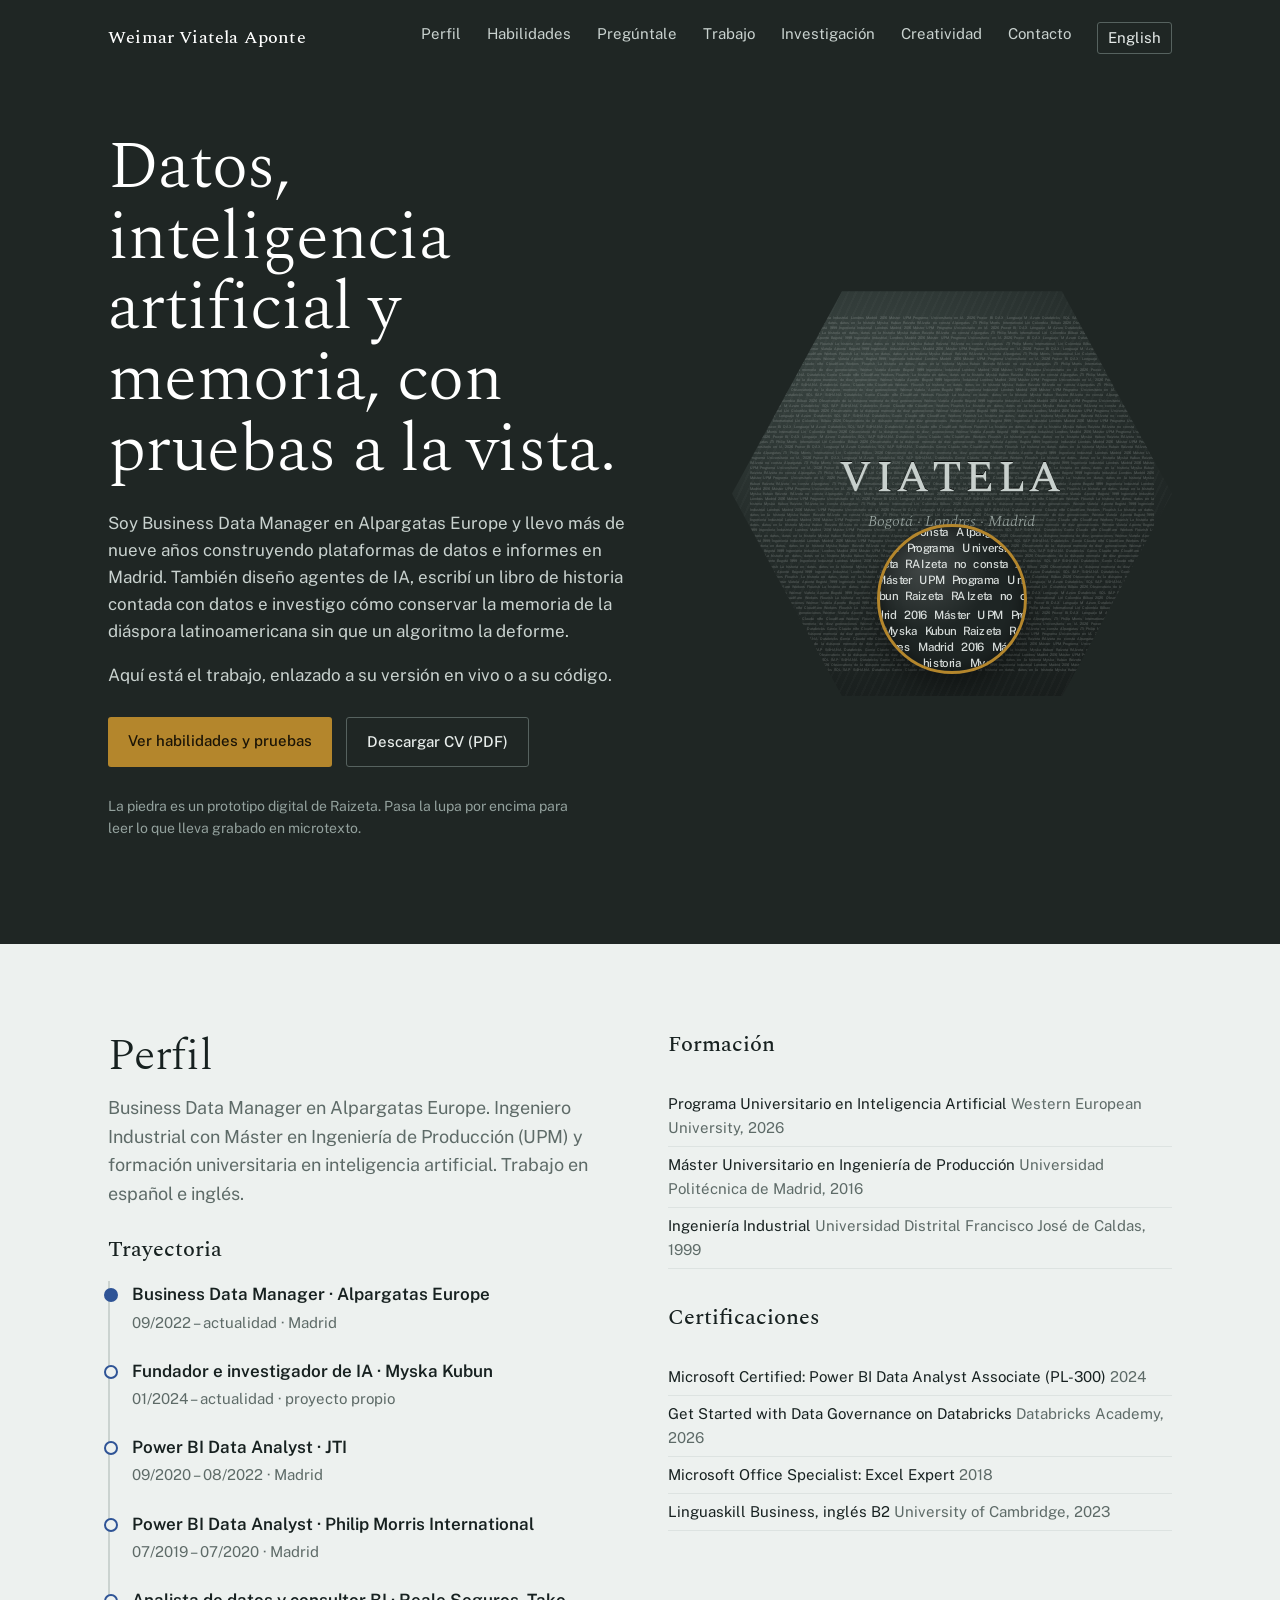
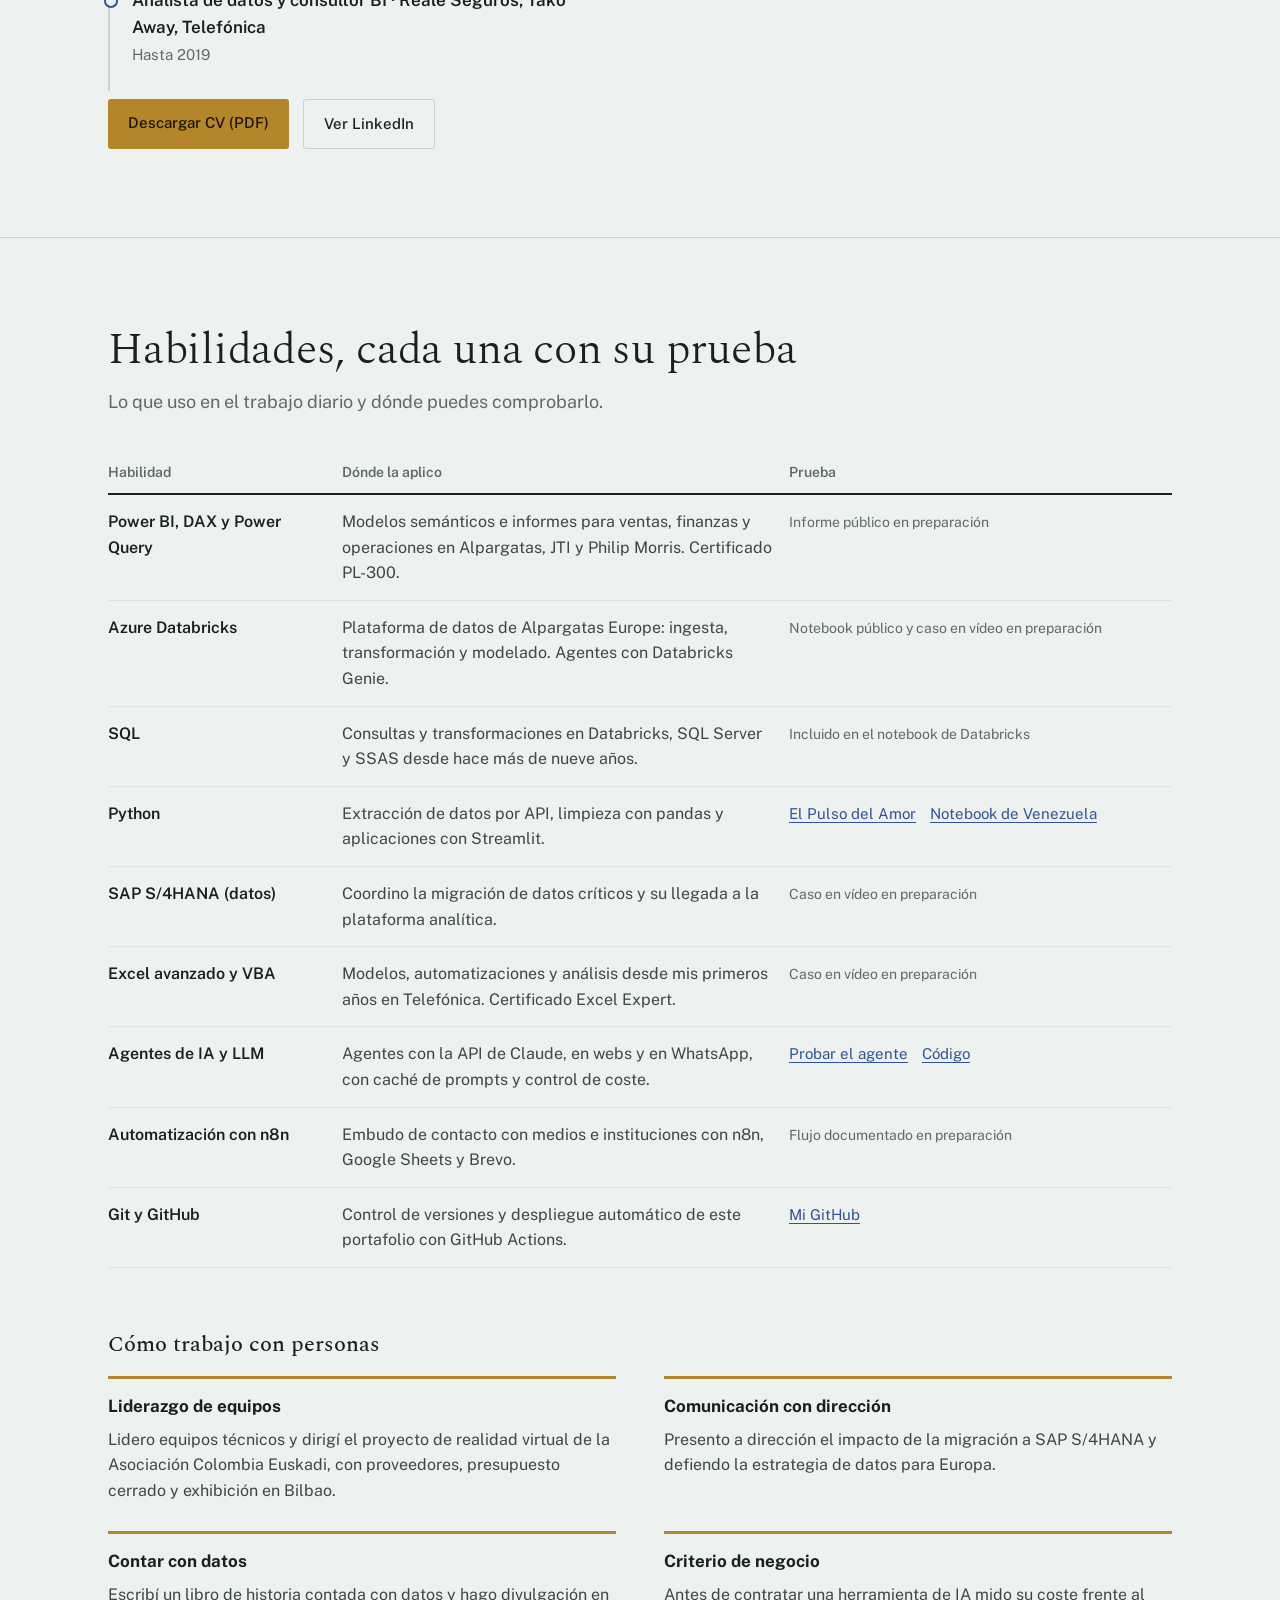
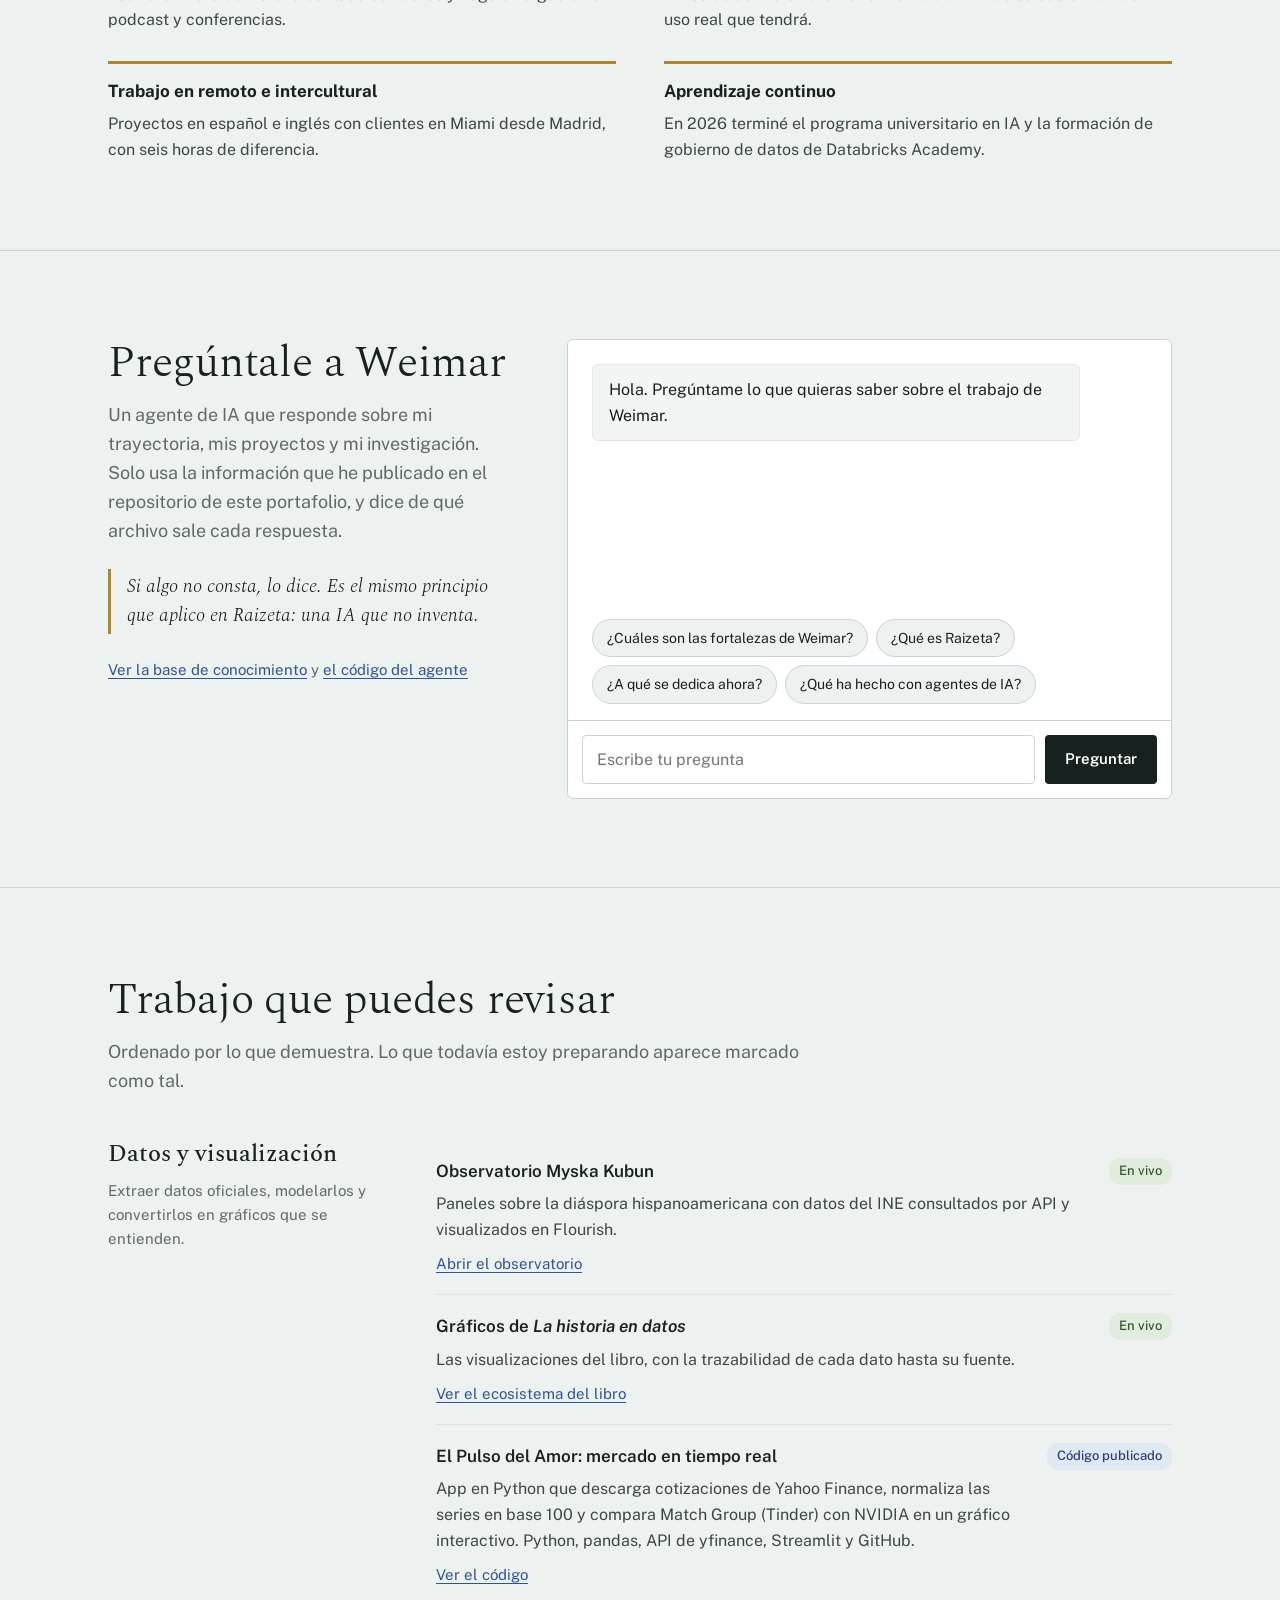
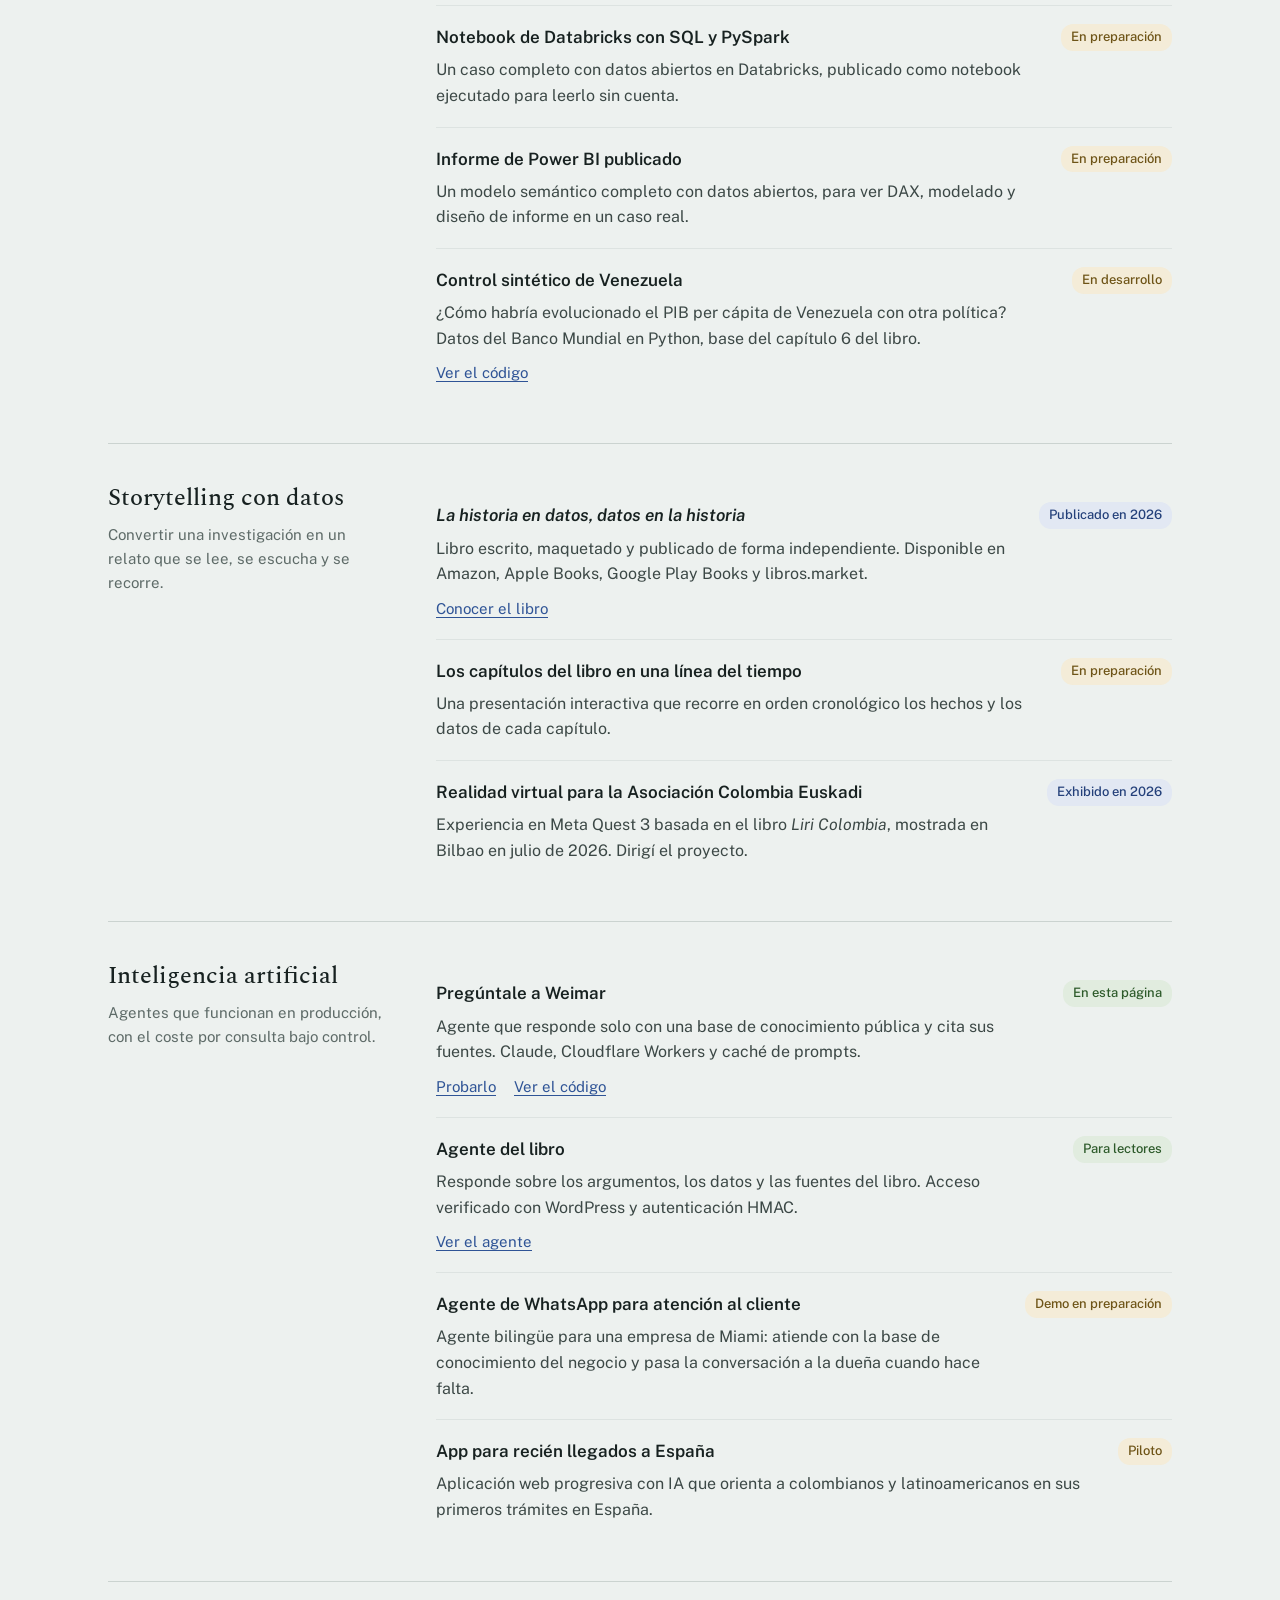
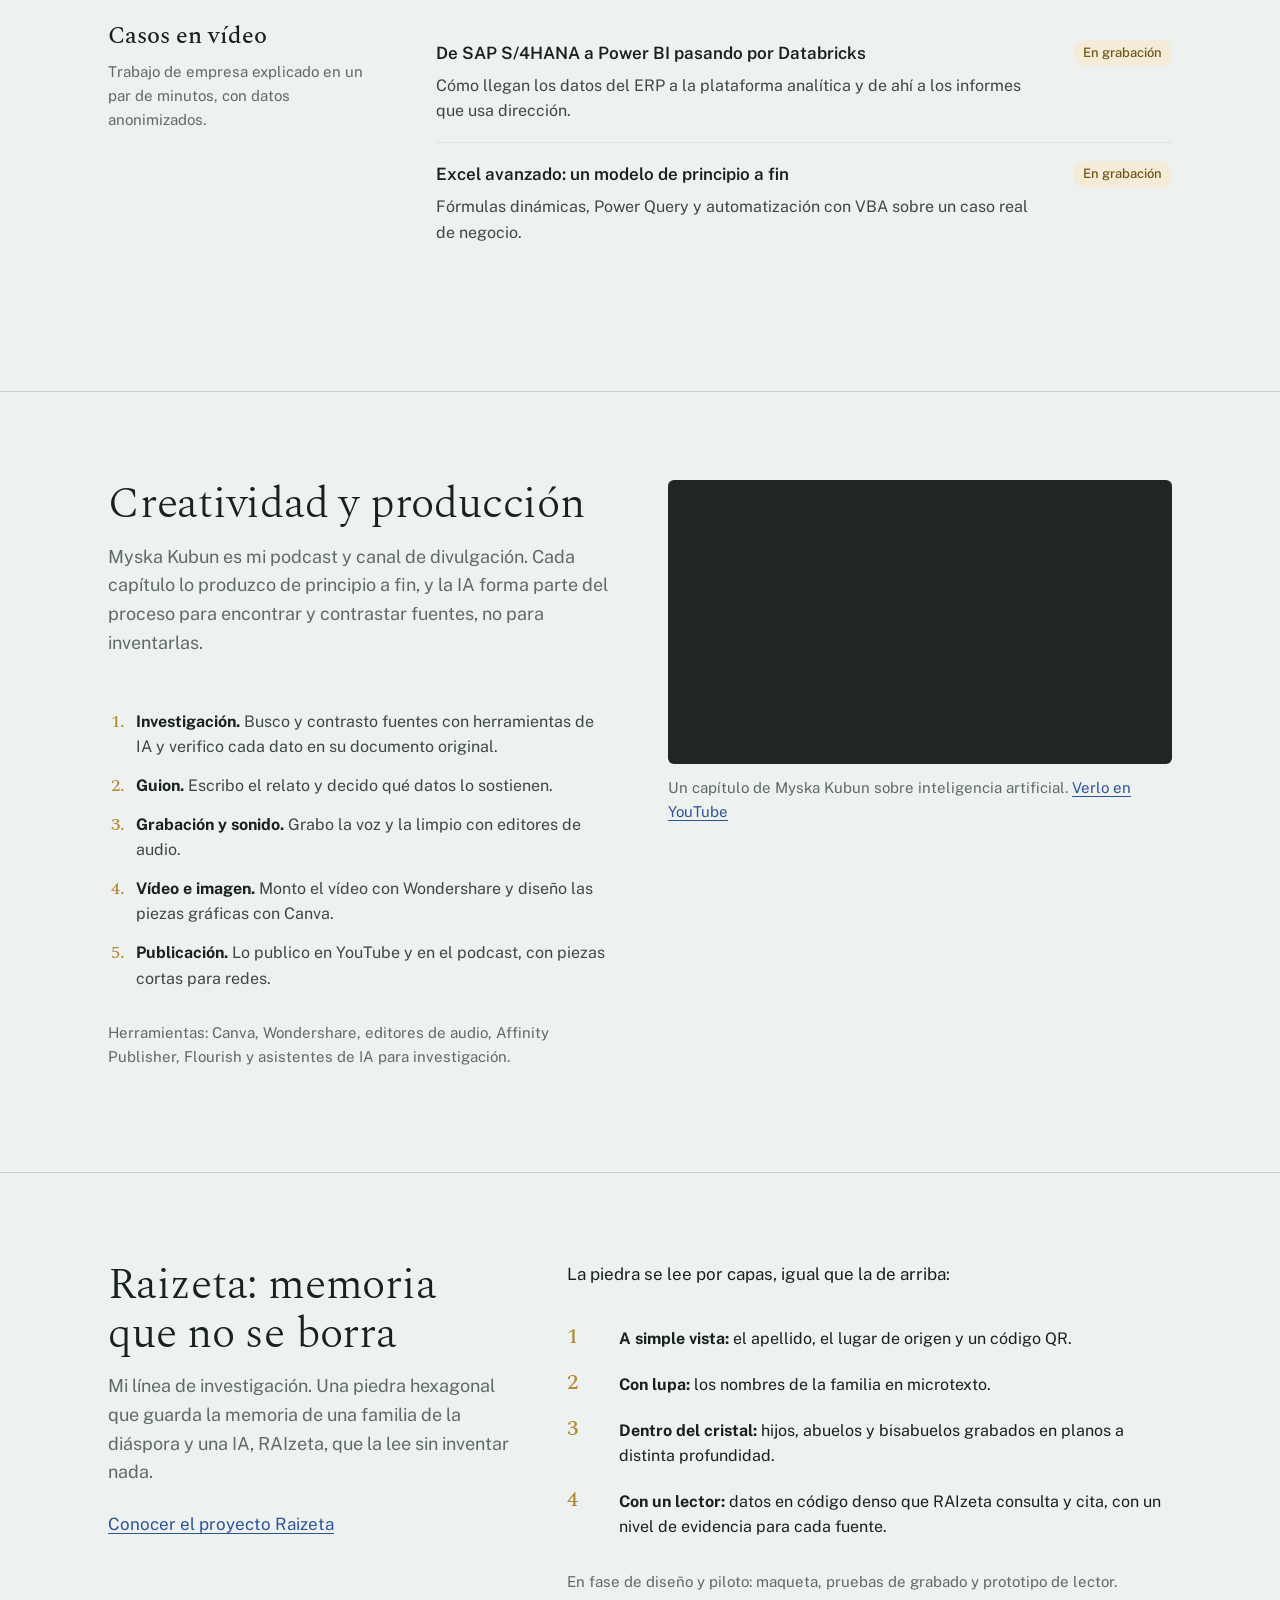
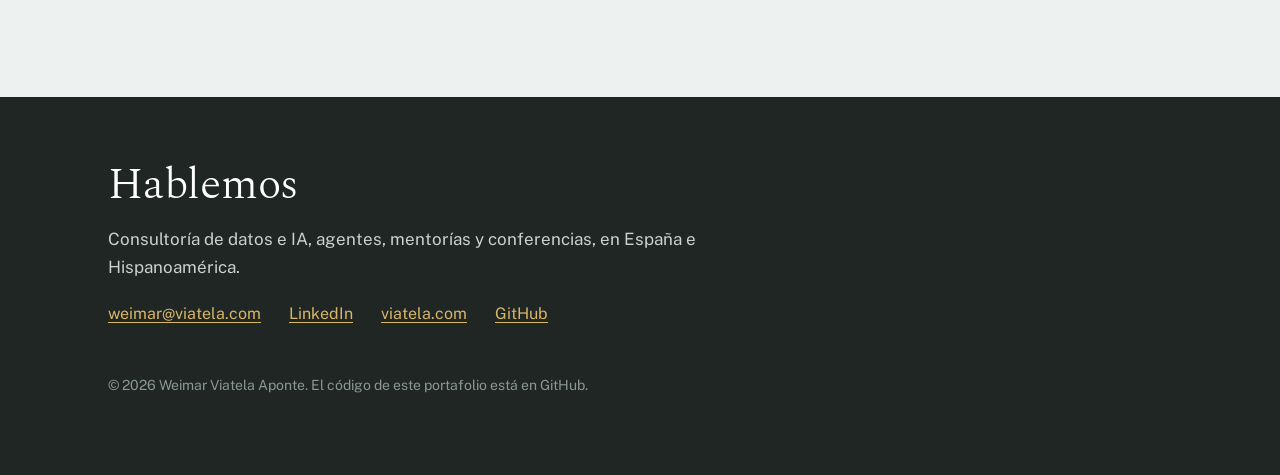
==== commit b8bc28c4: "Versión en inglés, sección de creatividad y Londres en la piedra - sitio/en: portafolio completo en " ====
--- a/sitio/index.html
+++ b/sitio/index.html
@@ -8,177 +8,9 @@
 <link rel="preconnect" href="https://fonts.googleapis.com">
 <link rel="preconnect" href="https://fonts.gstatic.com" crossorigin>
 <link href="https://fonts.googleapis.com/css2?family=Public+Sans:ital,wght@0,400;0,500;0,600;1,400&family=Spectral:ital,wght@0,300;0,500;0,600;1,300&display=swap" rel="stylesheet">
-<style>
-:root{
-  --basalto:#1F2624;
-  --basalto-2:#2A3330;
-  --cristal:#EDF1EF;
-  --tinta:#172120;
-  --tumbaga:#B4862C;
-  --tumbaga-claro:#D9B566;
-  --azul:#2F5496;
-  --niebla:#5E6B68;
-  --linea:#CBD3D0;
-  --serif:"Spectral",Georgia,serif;
-  --sans:"Public Sans",system-ui,sans-serif;
-  --ancho:1120px;
-}
-*{box-sizing:border-box}
-html{scroll-behavior:smooth}
-@media (prefers-reduced-motion:reduce){html{scroll-behavior:auto}}
-body{margin:0;background:var(--cristal);color:var(--tinta);font:400 17px/1.6 var(--sans);-webkit-font-smoothing:antialiased}
-a{color:var(--azul);text-underline-offset:3px}
-a:hover{color:var(--tinta)}
-:focus-visible{outline:3px solid var(--tumbaga);outline-offset:3px;border-radius:2px}
-.envoltura{max-width:var(--ancho);margin:0 auto;padding:0 28px}
-.saltar{position:absolute;left:-999px}
-.saltar:focus{left:16px;top:16px;background:#fff;padding:8px 12px;z-index:10}
-
-/* Cabecera */
-.cabecera{background:var(--basalto);color:#E7ECEA}
-.barra{display:flex;justify-content:space-between;align-items:center;padding:22px 0}
-.marca{font:500 18px/1 var(--serif);color:#fff;text-decoration:none;letter-spacing:.01em}
-.barra nav{display:flex;gap:26px;font-size:15px}
-.barra nav a{color:#C9D2CF;text-decoration:none}
-.barra nav a:hover{color:#fff}
-
-/* Portada */
-.portada{display:grid;grid-template-columns:1.05fr .95fr;gap:56px;align-items:center;padding:56px 0 88px}
-.portada h1{font:300 clamp(40px,5.4vw,68px)/1.04 var(--serif);margin:0 0 24px;color:#fff;letter-spacing:-.01em}
-.portada p{max-width:34em;color:#C9D2CF;margin:0 0 16px}
-.portada .nota-lupa{font-size:14px;color:#93A19D;margin-top:28px}
-.acciones{display:flex;flex-wrap:wrap;gap:14px;margin-top:28px}
-.boton{display:inline-block;padding:12px 20px;border-radius:3px;font-weight:500;font-size:15px;text-decoration:none}
-.boton-oro{background:var(--tumbaga);color:#1B1406}
-.boton-oro:hover{background:var(--tumbaga-claro);color:#1B1406}
-.boton-linea{border:1px solid #56625F;color:#E7ECEA}
-.boton-linea:hover{border-color:#E7ECEA;color:#fff}
-
-/* La piedra */
-.piedra-marco{position:relative;width:min(100%,440px);aspect-ratio:1/0.92;margin-left:auto}
-.piedra{position:absolute;inset:0;clip-path:polygon(25% 0,75% 0,100% 50%,75% 100%,25% 100%,0 50%);
-  background:radial-gradient(120% 90% at 30% 20%,#3B4643 0%,#262E2C 45%,#171C1B 100%);overflow:hidden;cursor:none}
-.piedra::after{content:"";position:absolute;inset:0;background:
-  repeating-linear-gradient(115deg,rgba(255,255,255,.018) 0 2px,transparent 2px 7px);pointer-events:none}
-.grabado{position:absolute;inset:0;display:flex;flex-direction:column;align-items:center;justify-content:center;text-align:center;pointer-events:none;z-index:2}
-.grabado .apellido{font:500 clamp(30px,4vw,44px)/1 var(--serif);color:#C8D0CD;letter-spacing:.08em;
-  text-shadow:0 -1px 0 rgba(0,0,0,.7),0 1px 0 rgba(255,255,255,.12)}
-.grabado .origen{font:italic 300 16px/1.4 var(--serif);color:#9AA6A2;margin-top:10px}
-.micro{position:absolute;inset:6% 4%;font:500 3.6px/5.2px var(--sans);color:rgba(214,222,219,.30);
-  overflow:hidden;word-spacing:1px;text-align:justify;pointer-events:none;user-select:none}
-.lente{position:absolute;width:150px;height:150px;border-radius:50%;pointer-events:none;overflow:hidden;z-index:3;
-  border:3px solid var(--tumbaga);box-shadow:0 10px 30px rgba(0,0,0,.45),inset 0 0 18px rgba(0,0,0,.5);
-  background:#1E2524;transform:translate(-50%,-50%);left:50%;top:76%}
-.lente .zoom{position:absolute;left:0;top:0;transform-origin:0 0}
-.lente .zoom .micro{color:rgba(232,238,236,.92)}
-.lente::after{content:"";position:absolute;inset:0;border-radius:50%;background:radial-gradient(circle at 32% 28%,rgba(255,255,255,.16),transparent 45%)}
-
-/* Secciones */
-main section{padding:88px 0;border-top:1px solid var(--linea)}
-main section:first-child{border-top:0}
-h2{font:300 clamp(32px,3.6vw,44px)/1.1 var(--serif);margin:0 0 14px;letter-spacing:-.005em}
-.intro{max-width:40em;color:var(--niebla);margin:0 0 44px;font-size:18px}
-
-/* Agente */
-.agente{display:grid;grid-template-columns:.8fr 1.2fr;gap:56px;align-items:start}
-.agente > *,.area > *,.portada > *{min-width:0}
-.agente .intro{margin-bottom:24px}
-.principio{border-left:3px solid var(--tumbaga);padding:4px 0 4px 16px;color:var(--tinta);font:italic 300 19px/1.5 var(--serif);max-width:26em}
-.chat{background:#fff;border:1px solid var(--linea);border-radius:6px;display:flex;flex-direction:column;min-height:460px}
-.chat-cuerpo{flex:1;padding:24px;overflow-y:auto;max-height:520px;display:flex;flex-direction:column;gap:16px}
-.msg{max-width:88%;padding:12px 16px;border-radius:6px;white-space:pre-wrap;font-size:16px}
-.msg-yo{align-self:flex-end;background:var(--azul);color:#fff}
-.msg-agente{align-self:flex-start;background:#F2F5F4;border:1px solid #E1E7E5}
-.msg-agente .fuente{display:block;margin-top:8px;font-size:13px;color:var(--niebla)}
-.msg-aviso{align-self:stretch;max-width:none;background:#FBF6EA;border:1px solid #EAD9B0;color:#5A4615;font-size:15px}
-.sugerencias{display:flex;flex-wrap:wrap;gap:8px;padding:0 24px 16px}
-.sugerencias button{font:inherit;font-size:14px;border:1px solid var(--linea);background:var(--cristal);color:var(--tinta);border-radius:20px;padding:7px 14px;cursor:pointer}
-.sugerencias button:hover{border-color:var(--azul);color:var(--azul)}
-.chat form{display:flex;gap:10px;border-top:1px solid var(--linea);padding:14px}
-.chat input{flex:1;min-width:0;font:inherit;font-size:16px;border:1px solid var(--linea);border-radius:4px;padding:11px 14px;background:#fff;color:var(--tinta)}
-.chat input:focus-visible{outline:2px solid var(--azul);outline-offset:0}
-.chat form button{font:inherit;font-weight:600;font-size:15px;background:var(--tinta);color:#fff;border:0;border-radius:4px;padding:0 20px;cursor:pointer}
-.chat form button:disabled{opacity:.5;cursor:wait}
-
-/* Pruebas de trabajo */
-.area{display:grid;grid-template-columns:280px 1fr;gap:48px;padding:40px 0;border-top:1px solid var(--linea)}
-.area:first-of-type{border-top:0;padding-top:0}
-.area h3{font:500 24px/1.2 var(--serif);margin:0 0 10px}
-.area .que-prueba{color:var(--niebla);font-size:15px;margin:0}
-.piezas{list-style:none;margin:0;padding:0}
-.pieza{display:grid;grid-template-columns:1fr auto;gap:6px 24px;padding:18px 0;border-bottom:1px solid #DDE3E1}
-.pieza:last-child{border-bottom:0}
-.pieza h4{margin:0;font-size:17px;font-weight:600}
-.pieza p{margin:0;grid-column:1;color:#3C4846;font-size:16px}
-.pieza .enlaces{grid-column:1;display:flex;flex-wrap:wrap;gap:18px;font-size:15px;margin-top:4px}
-.estado{grid-column:2;grid-row:1;align-self:start;font-size:13px;font-weight:500;padding:3px 10px;border-radius:12px;white-space:nowrap}
-.estado-vivo{background:#E1ECDF;color:#2D5A2A}
-.estado-prep{background:#F4ECD8;color:#6E5417}
-.estado-hecho{background:#E2E8F3;color:#24407A}
-
-/* Raizeta */
-.capas{list-style:none;margin:28px 0 0;padding:0;counter-reset:capa}
-.capas li{counter-increment:capa;display:grid;grid-template-columns:40px 1fr;gap:12px;padding:10px 0;font-size:16px}
-.capas li::before{content:counter(capa);font:500 22px/1 var(--serif);color:var(--tumbaga)}
-
-
-/* Perfil */
-.perfil{display:grid;grid-template-columns:1fr 1fr;gap:56px}
-.perfil > *{min-width:0}
-.trayectoria{list-style:none;margin:0;padding:0;border-left:2px solid var(--linea)}
-.trayectoria li{position:relative;padding:0 0 22px 22px}
-.trayectoria li::before{content:"";position:absolute;left:-6px;top:7px;width:10px;height:10px;border-radius:50%;background:var(--cristal);border:2px solid var(--azul)}
-.trayectoria li:first-child::before{background:var(--azul)}
-.trayectoria b{display:block;font-weight:600}
-.trayectoria span{color:var(--niebla);font-size:15px}
-.certs{margin:28px 0 0;padding:0;list-style:none;font-size:15px}
-.certs li{padding:6px 0;border-bottom:1px solid #DDE3E1}
-.certs li span{color:var(--niebla)}
-h3.sub{font:500 22px/1.2 var(--serif);margin:0 0 18px}
-
-/* Habilidades */
-.tabla-skills{width:100%;border-collapse:collapse;font-size:16px}
-.tabla-skills th{text-align:left;font-weight:600;font-size:14px;color:var(--niebla);padding:0 16px 10px 0;border-bottom:2px solid var(--tinta)}
-.tabla-skills td{padding:14px 16px 14px 0;border-bottom:1px solid #DDE3E1;vertical-align:top}
-.tabla-skills td:first-child{font-weight:600;width:22%}
-.tabla-skills td:nth-child(2){color:#3C4846;width:42%}
-.tabla-skills td:last-child a{display:inline-block;margin:0 14px 4px 0;font-size:15px}
-.tabla-skills .pendiente{color:var(--niebla);font-size:14px}
-.blandas{display:grid;grid-template-columns:repeat(2,1fr);gap:28px 48px;margin-top:8px}
-.blandas div{border-top:3px solid var(--tumbaga);padding-top:14px}
-.blandas h4{margin:0 0 6px;font-size:17px}
-.blandas p{margin:0;color:#3C4846;font-size:16px}
-@media (max-width:900px){.perfil,.blandas{grid-template-columns:1fr;gap:32px}}
-@media (max-width:640px){
-  .tabla-skills thead{display:none}
-  .tabla-skills tr{display:block;padding:14px 0;border-bottom:1px solid #DDE3E1}
-  .tabla-skills td{display:block;border:0;padding:2px 0;width:auto!important}
-}
-
-/* Pie */
-footer{background:var(--basalto);color:#C9D2CF;padding:64px 0}
-footer h2{color:#fff}
-footer a{color:var(--tumbaga-claro)}
-footer a:hover{color:#fff}
-.pie-fila{display:flex;flex-wrap:wrap;gap:28px;margin-top:20px;font-size:16px}
-.pie-legal{margin-top:48px;font-size:14px;color:#8A9894}
-
-@media (max-width:900px){
-  .portada,.agente,.area{grid-template-columns:1fr}
-  .portada{gap:40px;padding:32px 0 64px}
-  .piedra-marco{margin:0 auto;width:min(100%,360px)}
-  .barra nav{display:none}
-  .area{gap:16px}
-  main section{padding:64px 0}
-}
-@media (max-width:520px){
-  body{font-size:16px}
-  .envoltura{padding:0 20px}
-  .pieza{grid-template-columns:1fr}
-  .estado{grid-column:1;grid-row:auto;justify-self:start}
-  .lente{width:120px;height:120px}
-}
-</style>
+<link rel="alternate" hreflang="es" href="https://portafolio.viatela.com/">
+<link rel="alternate" hreflang="en" href="https://portafolio.viatela.com/en/">
+<link rel="stylesheet" href="estilos.css">
 </head>
 <body>
 <a class="saltar" href="#contenido">Saltar al contenido</a>
@@ -187,13 +19,16 @@
   <div class="envoltura">
     <div class="barra">
       <a class="marca" href="https://viatela.com/">Weimar Viatela Aponte</a>
+      <a class="idioma-movil" href="en/" hreflang="en" lang="en">English</a>
       <nav aria-label="Secciones">
         <a href="#perfil">Perfil</a>
         <a href="#habilidades">Habilidades</a>
         <a href="#agente">Pregúntale</a>
         <a href="#trabajo">Trabajo</a>
         <a href="#raizeta">Investigación</a>
+        <a href="#creatividad">Creatividad</a>
         <a href="#contacto">Contacto</a>
+        <a class="idioma" href="en/" hreflang="en" lang="en">English</a>
       </nav>
     </div>
     <div class="portada">
@@ -212,7 +47,7 @@
           <div class="micro" id="micro"></div>
           <div class="grabado">
             <span class="apellido">VIATELA</span>
-            <span class="origen">Bogotá · Madrid</span>
+            <span class="origen">Bogotá · Londres · Madrid</span>
           </div>
           <div class="lente" id="lente"><div class="zoom" id="zoom"></div></div>
         </div>
@@ -442,6 +277,29 @@
   </div>
 </section>
 
+<section id="creatividad">
+  <div class="envoltura creatividad">
+    <div>
+      <h2>Creatividad y producción</h2>
+      <p class="intro">Myska Kubun es mi podcast y canal de divulgación. Cada capítulo lo produzco de principio a fin, y la IA forma parte del proceso para encontrar y contrastar fuentes, no para inventarlas.</p>
+      <ol class="proceso">
+        <li><b>Investigación.</b> Busco y contrasto fuentes con herramientas de IA y verifico cada dato en su documento original.</li>
+        <li><b>Guion.</b> Escribo el relato y decido qué datos lo sostienen.</li>
+        <li><b>Grabación y sonido.</b> Grabo la voz y la limpio con editores de audio.</li>
+        <li><b>Vídeo e imagen.</b> Monto el vídeo con Wondershare y diseño las piezas gráficas con Canva.</li>
+        <li><b>Publicación.</b> Lo publico en YouTube y en el podcast, con piezas cortas para redes.</li>
+      </ol>
+      <p class="herramientas">Herramientas: Canva, Wondershare, editores de audio, Affinity Publisher, Flourish y asistentes de IA para investigación.</p>
+    </div>
+    <div>
+      <div class="video">
+        <iframe src="https://www.youtube-nocookie.com/embed/hdwLp2-hFoo" title="Capítulo del podcast Myska Kubun sobre inteligencia artificial" loading="lazy" allow="accelerometer; encrypted-media; gyroscope; picture-in-picture; fullscreen" allowfullscreen></iframe>
+      </div>
+      <p class="pie-video">Un capítulo de Myska Kubun sobre inteligencia artificial. <a href="https://www.youtube.com/watch?v=hdwLp2-hFoo">Verlo en YouTube</a></p>
+    </div>
+  </div>
+</section>
+
 <section id="raizeta">
   <div class="envoltura agente">
     <div>
@@ -478,136 +336,6 @@
   </div>
 </footer>
 
-<script>
-// Dirección del Worker del agente. Vacía hasta que se publique.
-const AGENT_URL = "";
-
-// ---------- La piedra y la lupa ----------
-(function(){
-  const microtexto = [
-    "Weimar Viatela Aponte","Bogotá 1999 Ingeniería Industrial","Madrid 2016 Máster UPM",
-    "Programa Universitario en IA 2026","Power BI","DAX","Lenguaje M","Azure Databricks","SQL",
-    "SAP S/4HANA","Databricks Genie","Claude","n8n","Cloudflare Workers","Flourish",
-    "La historia en datos, datos en la historia","Myska Kubun","Raizeta","RAIzeta",
-    "no consta","Alpargatas","JTI","Philip Morris International","Liri Colombia","Bilbao 2026",
-    "Observatorio de la diáspora","memoria de diez generaciones"
-  ];
-  let texto = "";
-  while (texto.length < 24000) texto += microtexto.join("   ") + "   ";
-  const micro = document.getElementById("micro");
-  micro.textContent = texto;
-
-  const piedra = document.getElementById("piedra");
-  const lente = document.getElementById("lente");
-  const zoom = document.getElementById("zoom");
-  const Z = 3.2;
-  const copia = micro.cloneNode(true);
-  copia.removeAttribute("id");
-  zoom.appendChild(copia);
-
-  function ajustar(){
-    const r = piedra.getBoundingClientRect();
-    zoom.style.width = r.width + "px";
-    zoom.style.height = r.height + "px";
-  }
-  function mover(x, y){
-    const L = lente.offsetWidth;
-    lente.style.left = x + "px";
-    lente.style.top = y + "px";
-    zoom.style.transform = `translate(${-x*Z + L/2}px, ${-y*Z + L/2}px) scale(${Z})`;
-  }
-  function centro(){ const r = piedra.getBoundingClientRect(); return [r.width*0.5, r.height*0.76]; }
-
-  ajustar();
-  mover(...centro());
-  window.addEventListener("resize", () => { ajustar(); mover(...centro()); });
-
-  function desdeEvento(e){
-    const r = piedra.getBoundingClientRect();
-    const p = e.touches ? e.touches[0] : e;
-    mover(Math.max(0, Math.min(r.width, p.clientX - r.left)), Math.max(0, Math.min(r.height, p.clientY - r.top)));
-  }
-  piedra.addEventListener("pointermove", desdeEvento);
-  piedra.addEventListener("touchmove", (e) => { desdeEvento(e); e.preventDefault(); }, { passive:false });
-
-  // Un único recorrido de la lupa al cargar, si el usuario no pidió menos movimiento.
-  if (!matchMedia("(prefers-reduced-motion: reduce)").matches) {
-    const r = piedra.getBoundingClientRect();
-    const t0 = performance.now(), dur = 2200;
-    let tocado = false;
-    piedra.addEventListener("pointerenter", () => tocado = true, { once:true });
-    (function paso(t){
-      if (tocado) return;
-      const k = Math.min(1, (t - t0) / dur);
-      const e = k < .5 ? 2*k*k : 1 - Math.pow(-2*k + 2, 2) / 2;
-      mover(r.width*(0.22 + 0.28*e), r.height*(0.40 + 0.36*e));
-      if (k < 1) requestAnimationFrame(paso);
-    })(t0);
-  }
-})();
-
-// ---------- Chat del agente ----------
-(function(){
-  const chat = document.getElementById("chat");
-  const form = document.getElementById("formulario");
-  const input = document.getElementById("pregunta");
-  const enviar = document.getElementById("enviar");
-  const historial = [];
-
-  function burbuja(clase, texto){
-    const d = document.createElement("div");
-    d.className = "msg " + clase;
-    const m = texto.match(/\n?Fuente[s]?:\s*(.+)\s*$/i);
-    if (clase === "msg-agente" && m) {
-      d.textContent = texto.slice(0, m.index).trim();
-      const f = document.createElement("span");
-      f.className = "fuente";
-      f.textContent = "Fuente: " + m[1];
-      d.appendChild(f);
-    } else {
-      d.textContent = texto;
-    }
-    chat.appendChild(d);
-    chat.scrollTop = chat.scrollHeight;
-    return d;
-  }
-
-  async function preguntar(q){
-    q = q.trim();
-    if (!q) return;
-    burbuja("msg-yo", q);
-    input.value = "";
-    if (!AGENT_URL) {
-      burbuja("msg-aviso", "El agente todavía no está conectado. Mientras tanto puedes leer la base de conocimiento en GitHub o escribir a weimar@viatela.com.");
-      return;
-    }
-    enviar.disabled = true;
-    const espera = burbuja("msg-agente", "Consultando…");
-    try {
-      const r = await fetch(AGENT_URL, {
-        method: "POST",
-        headers: { "Content-Type": "application/json" },
-        body: JSON.stringify({ pregunta: q, historial })
-      });
-      const datos = await r.json();
-      espera.remove();
-      if (!r.ok) { burbuja("msg-aviso", datos.error || "El agente no pudo responder. Vuelve a intentarlo."); return; }
-      burbuja("msg-agente", datos.respuesta);
-      historial.push({ rol: "user", texto: q }, { rol: "assistant", texto: datos.respuesta });
-    } catch {
-      espera.remove();
-      burbuja("msg-aviso", "No hay conexión con el agente. Revisa tu conexión y vuelve a intentarlo.");
-    } finally {
-      enviar.disabled = false;
-      input.focus();
-    }
-  }
-
-  form.addEventListener("submit", (e) => { e.preventDefault(); preguntar(input.value); });
-  document.querySelectorAll("#sugerencias button").forEach((b) =>
-    b.addEventListener("click", () => preguntar(b.textContent))
-  );
-})();
-</script>
+<script src="app.js"></script>
 </body>
 </html>
--- a/sitio/estilos.css
+++ b/sitio/estilos.css
@@ -0,0 +1,187 @@
+:root{
+  --basalto:#1F2624;
+  --basalto-2:#2A3330;
+  --cristal:#EDF1EF;
+  --tinta:#172120;
+  --tumbaga:#B4862C;
+  --tumbaga-claro:#D9B566;
+  --azul:#2F5496;
+  --niebla:#5E6B68;
+  --linea:#CBD3D0;
+  --serif:"Spectral",Georgia,serif;
+  --sans:"Public Sans",system-ui,sans-serif;
+  --ancho:1120px;
+}
+*{box-sizing:border-box}
+html{scroll-behavior:smooth}
+@media (prefers-reduced-motion:reduce){html{scroll-behavior:auto}}
+body{margin:0;background:var(--cristal);color:var(--tinta);font:400 17px/1.6 var(--sans);-webkit-font-smoothing:antialiased}
+a{color:var(--azul);text-underline-offset:3px}
+a:hover{color:var(--tinta)}
+:focus-visible{outline:3px solid var(--tumbaga);outline-offset:3px;border-radius:2px}
+.envoltura{max-width:var(--ancho);margin:0 auto;padding:0 28px}
+.saltar{position:absolute;left:-999px}
+.saltar:focus{left:16px;top:16px;background:#fff;padding:8px 12px;z-index:10}
+
+/* Cabecera */
+.cabecera{background:var(--basalto);color:#E7ECEA}
+.barra{display:flex;justify-content:space-between;align-items:center;padding:22px 0}
+.marca{font:500 18px/1 var(--serif);color:#fff;text-decoration:none;letter-spacing:.01em}
+.barra nav{display:flex;gap:26px;font-size:15px}
+.barra nav a{color:#C9D2CF;text-decoration:none}
+.barra nav a:hover{color:#fff}
+
+/* Portada */
+.portada{display:grid;grid-template-columns:1.05fr .95fr;gap:56px;align-items:center;padding:56px 0 88px}
+.portada h1{font:300 clamp(40px,5.4vw,68px)/1.04 var(--serif);margin:0 0 24px;color:#fff;letter-spacing:-.01em}
+.portada p{max-width:34em;color:#C9D2CF;margin:0 0 16px}
+.portada .nota-lupa{font-size:14px;color:#93A19D;margin-top:28px}
+.acciones{display:flex;flex-wrap:wrap;gap:14px;margin-top:28px}
+.boton{display:inline-block;padding:12px 20px;border-radius:3px;font-weight:500;font-size:15px;text-decoration:none}
+.boton-oro{background:var(--tumbaga);color:#1B1406}
+.boton-oro:hover{background:var(--tumbaga-claro);color:#1B1406}
+.boton-linea{border:1px solid #56625F;color:#E7ECEA}
+.boton-linea:hover{border-color:#E7ECEA;color:#fff}
+
+/* La piedra */
+.piedra-marco{position:relative;width:min(100%,440px);aspect-ratio:1/0.92;margin-left:auto}
+.piedra{position:absolute;inset:0;clip-path:polygon(25% 0,75% 0,100% 50%,75% 100%,25% 100%,0 50%);
+  background:radial-gradient(120% 90% at 30% 20%,#3B4643 0%,#262E2C 45%,#171C1B 100%);overflow:hidden;cursor:none}
+.piedra::after{content:"";position:absolute;inset:0;background:
+  repeating-linear-gradient(115deg,rgba(255,255,255,.018) 0 2px,transparent 2px 7px);pointer-events:none}
+.grabado{position:absolute;inset:0;display:flex;flex-direction:column;align-items:center;justify-content:center;text-align:center;pointer-events:none;z-index:2}
+.grabado .apellido{font:500 clamp(30px,4vw,44px)/1 var(--serif);color:#C8D0CD;letter-spacing:.08em;
+  text-shadow:0 -1px 0 rgba(0,0,0,.7),0 1px 0 rgba(255,255,255,.12)}
+.grabado .origen{font:italic 300 16px/1.4 var(--serif);color:#9AA6A2;margin-top:10px}
+.micro{position:absolute;inset:6% 4%;font:500 3.6px/5.2px var(--sans);color:rgba(214,222,219,.30);
+  overflow:hidden;word-spacing:1px;text-align:justify;pointer-events:none;user-select:none}
+.lente{position:absolute;width:150px;height:150px;border-radius:50%;pointer-events:none;overflow:hidden;z-index:3;
+  border:3px solid var(--tumbaga);box-shadow:0 10px 30px rgba(0,0,0,.45),inset 0 0 18px rgba(0,0,0,.5);
+  background:#1E2524;transform:translate(-50%,-50%);left:50%;top:76%}
+.lente .zoom{position:absolute;left:0;top:0;transform-origin:0 0}
+.lente .zoom .micro{color:rgba(232,238,236,.92)}
+.lente::after{content:"";position:absolute;inset:0;border-radius:50%;background:radial-gradient(circle at 32% 28%,rgba(255,255,255,.16),transparent 45%)}
+
+/* Secciones */
+main section{padding:88px 0;border-top:1px solid var(--linea)}
+main section:first-child{border-top:0}
+h2{font:300 clamp(32px,3.6vw,44px)/1.1 var(--serif);margin:0 0 14px;letter-spacing:-.005em}
+.intro{max-width:40em;color:var(--niebla);margin:0 0 44px;font-size:18px}
+
+/* Agente */
+.agente{display:grid;grid-template-columns:.8fr 1.2fr;gap:56px;align-items:start}
+.agente > *,.area > *,.portada > *{min-width:0}
+.agente .intro{margin-bottom:24px}
+.principio{border-left:3px solid var(--tumbaga);padding:4px 0 4px 16px;color:var(--tinta);font:italic 300 19px/1.5 var(--serif);max-width:26em}
+.chat{background:#fff;border:1px solid var(--linea);border-radius:6px;display:flex;flex-direction:column;min-height:460px}
+.chat-cuerpo{flex:1;padding:24px;overflow-y:auto;max-height:520px;display:flex;flex-direction:column;gap:16px}
+.msg{max-width:88%;padding:12px 16px;border-radius:6px;white-space:pre-wrap;font-size:16px}
+.msg-yo{align-self:flex-end;background:var(--azul);color:#fff}
+.msg-agente{align-self:flex-start;background:#F2F5F4;border:1px solid #E1E7E5}
+.msg-agente .fuente{display:block;margin-top:8px;font-size:13px;color:var(--niebla)}
+.msg-aviso{align-self:stretch;max-width:none;background:#FBF6EA;border:1px solid #EAD9B0;color:#5A4615;font-size:15px}
+.sugerencias{display:flex;flex-wrap:wrap;gap:8px;padding:0 24px 16px}
+.sugerencias button{font:inherit;font-size:14px;border:1px solid var(--linea);background:var(--cristal);color:var(--tinta);border-radius:20px;padding:7px 14px;cursor:pointer}
+.sugerencias button:hover{border-color:var(--azul);color:var(--azul)}
+.chat form{display:flex;gap:10px;border-top:1px solid var(--linea);padding:14px}
+.chat input{flex:1;min-width:0;font:inherit;font-size:16px;border:1px solid var(--linea);border-radius:4px;padding:11px 14px;background:#fff;color:var(--tinta)}
+.chat input:focus-visible{outline:2px solid var(--azul);outline-offset:0}
+.chat form button{font:inherit;font-weight:600;font-size:15px;background:var(--tinta);color:#fff;border:0;border-radius:4px;padding:0 20px;cursor:pointer}
+.chat form button:disabled{opacity:.5;cursor:wait}
+
+/* Pruebas de trabajo */
+.area{display:grid;grid-template-columns:280px 1fr;gap:48px;padding:40px 0;border-top:1px solid var(--linea)}
+.area:first-of-type{border-top:0;padding-top:0}
+.area h3{font:500 24px/1.2 var(--serif);margin:0 0 10px}
+.area .que-prueba{color:var(--niebla);font-size:15px;margin:0}
+.piezas{list-style:none;margin:0;padding:0}
+.pieza{display:grid;grid-template-columns:1fr auto;gap:6px 24px;padding:18px 0;border-bottom:1px solid #DDE3E1}
+.pieza:last-child{border-bottom:0}
+.pieza h4{margin:0;font-size:17px;font-weight:600}
+.pieza p{margin:0;grid-column:1;color:#3C4846;font-size:16px}
+.pieza .enlaces{grid-column:1;display:flex;flex-wrap:wrap;gap:18px;font-size:15px;margin-top:4px}
+.estado{grid-column:2;grid-row:1;align-self:start;font-size:13px;font-weight:500;padding:3px 10px;border-radius:12px;white-space:nowrap}
+.estado-vivo{background:#E1ECDF;color:#2D5A2A}
+.estado-prep{background:#F4ECD8;color:#6E5417}
+.estado-hecho{background:#E2E8F3;color:#24407A}
+
+/* Raizeta */
+.capas{list-style:none;margin:28px 0 0;padding:0;counter-reset:capa}
+.capas li{counter-increment:capa;display:grid;grid-template-columns:40px 1fr;gap:12px;padding:10px 0;font-size:16px}
+.capas li::before{content:counter(capa);font:500 22px/1 var(--serif);color:var(--tumbaga)}
+
+
+/* Perfil */
+.perfil{display:grid;grid-template-columns:1fr 1fr;gap:56px}
+.perfil > *{min-width:0}
+.trayectoria{list-style:none;margin:0;padding:0;border-left:2px solid var(--linea)}
+.trayectoria li{position:relative;padding:0 0 22px 22px}
+.trayectoria li::before{content:"";position:absolute;left:-6px;top:7px;width:10px;height:10px;border-radius:50%;background:var(--cristal);border:2px solid var(--azul)}
+.trayectoria li:first-child::before{background:var(--azul)}
+.trayectoria b{display:block;font-weight:600}
+.trayectoria span{color:var(--niebla);font-size:15px}
+.certs{margin:28px 0 0;padding:0;list-style:none;font-size:15px}
+.certs li{padding:6px 0;border-bottom:1px solid #DDE3E1}
+.certs li span{color:var(--niebla)}
+h3.sub{font:500 22px/1.2 var(--serif);margin:0 0 18px}
+
+/* Habilidades */
+.tabla-skills{width:100%;border-collapse:collapse;font-size:16px}
+.tabla-skills th{text-align:left;font-weight:600;font-size:14px;color:var(--niebla);padding:0 16px 10px 0;border-bottom:2px solid var(--tinta)}
+.tabla-skills td{padding:14px 16px 14px 0;border-bottom:1px solid #DDE3E1;vertical-align:top}
+.tabla-skills td:first-child{font-weight:600;width:22%}
+.tabla-skills td:nth-child(2){color:#3C4846;width:42%}
+.tabla-skills td:last-child a{display:inline-block;margin:0 14px 4px 0;font-size:15px}
+.tabla-skills .pendiente{color:var(--niebla);font-size:14px}
+.blandas{display:grid;grid-template-columns:repeat(2,1fr);gap:28px 48px;margin-top:8px}
+.blandas div{border-top:3px solid var(--tumbaga);padding-top:14px}
+.blandas h4{margin:0 0 6px;font-size:17px}
+.blandas p{margin:0;color:#3C4846;font-size:16px}
+@media (max-width:900px){.perfil,.blandas{grid-template-columns:1fr;gap:32px}}
+@media (max-width:640px){
+  .tabla-skills thead{display:none}
+  .tabla-skills tr{display:block;padding:14px 0;border-bottom:1px solid #DDE3E1}
+  .tabla-skills td{display:block;border:0;padding:2px 0;width:auto!important}
+}
+
+/* Creatividad */
+.creatividad{display:grid;grid-template-columns:1fr 1fr;gap:56px;align-items:start}
+.creatividad > *{min-width:0}
+.proceso{margin:0;padding:0 0 0 22px}
+.proceso li{padding:6px 0 6px 6px;font-size:16px;color:#3C4846}
+.proceso li::marker{font:500 18px var(--serif);color:var(--tumbaga)}
+.proceso b{color:var(--tinta)}
+.herramientas{margin-top:24px;font-size:15px;color:var(--niebla)}
+.video{position:relative;aspect-ratio:16/9;background:var(--basalto);border-radius:6px;overflow:hidden}
+.video iframe{position:absolute;inset:0;width:100%;height:100%;border:0}
+.pie-video{font-size:15px;color:var(--niebla);margin-top:12px}
+.barra nav a.idioma{border:1px solid #56625F;border-radius:3px;padding:3px 10px;color:#E7ECEA}
+.idioma-movil{display:none}
+@media (max-width:900px){
+  .creatividad{grid-template-columns:1fr;gap:32px}
+  .idioma-movil{display:inline-block;border:1px solid #56625F;border-radius:3px;padding:3px 10px;color:#E7ECEA;text-decoration:none;font-size:14px}
+}
+
+/* Pie */
+footer{background:var(--basalto);color:#C9D2CF;padding:64px 0}
+footer h2{color:#fff}
+footer a{color:var(--tumbaga-claro)}
+footer a:hover{color:#fff}
+.pie-fila{display:flex;flex-wrap:wrap;gap:28px;margin-top:20px;font-size:16px}
+.pie-legal{margin-top:48px;font-size:14px;color:#8A9894}
+
+@media (max-width:900px){
+  .portada,.agente,.area{grid-template-columns:1fr}
+  .portada{gap:40px;padding:32px 0 64px}
+  .piedra-marco{margin:0 auto;width:min(100%,360px)}
+  .barra nav{display:none}
+  .area{gap:16px}
+  main section{padding:64px 0}
+}
+@media (max-width:520px){
+  body{font-size:16px}
+  .envoltura{padding:0 20px}
+  .pieza{grid-template-columns:1fr}
+  .estado{grid-column:1;grid-row:auto;justify-self:start}
+  .lente{width:120px;height:120px}
+}
